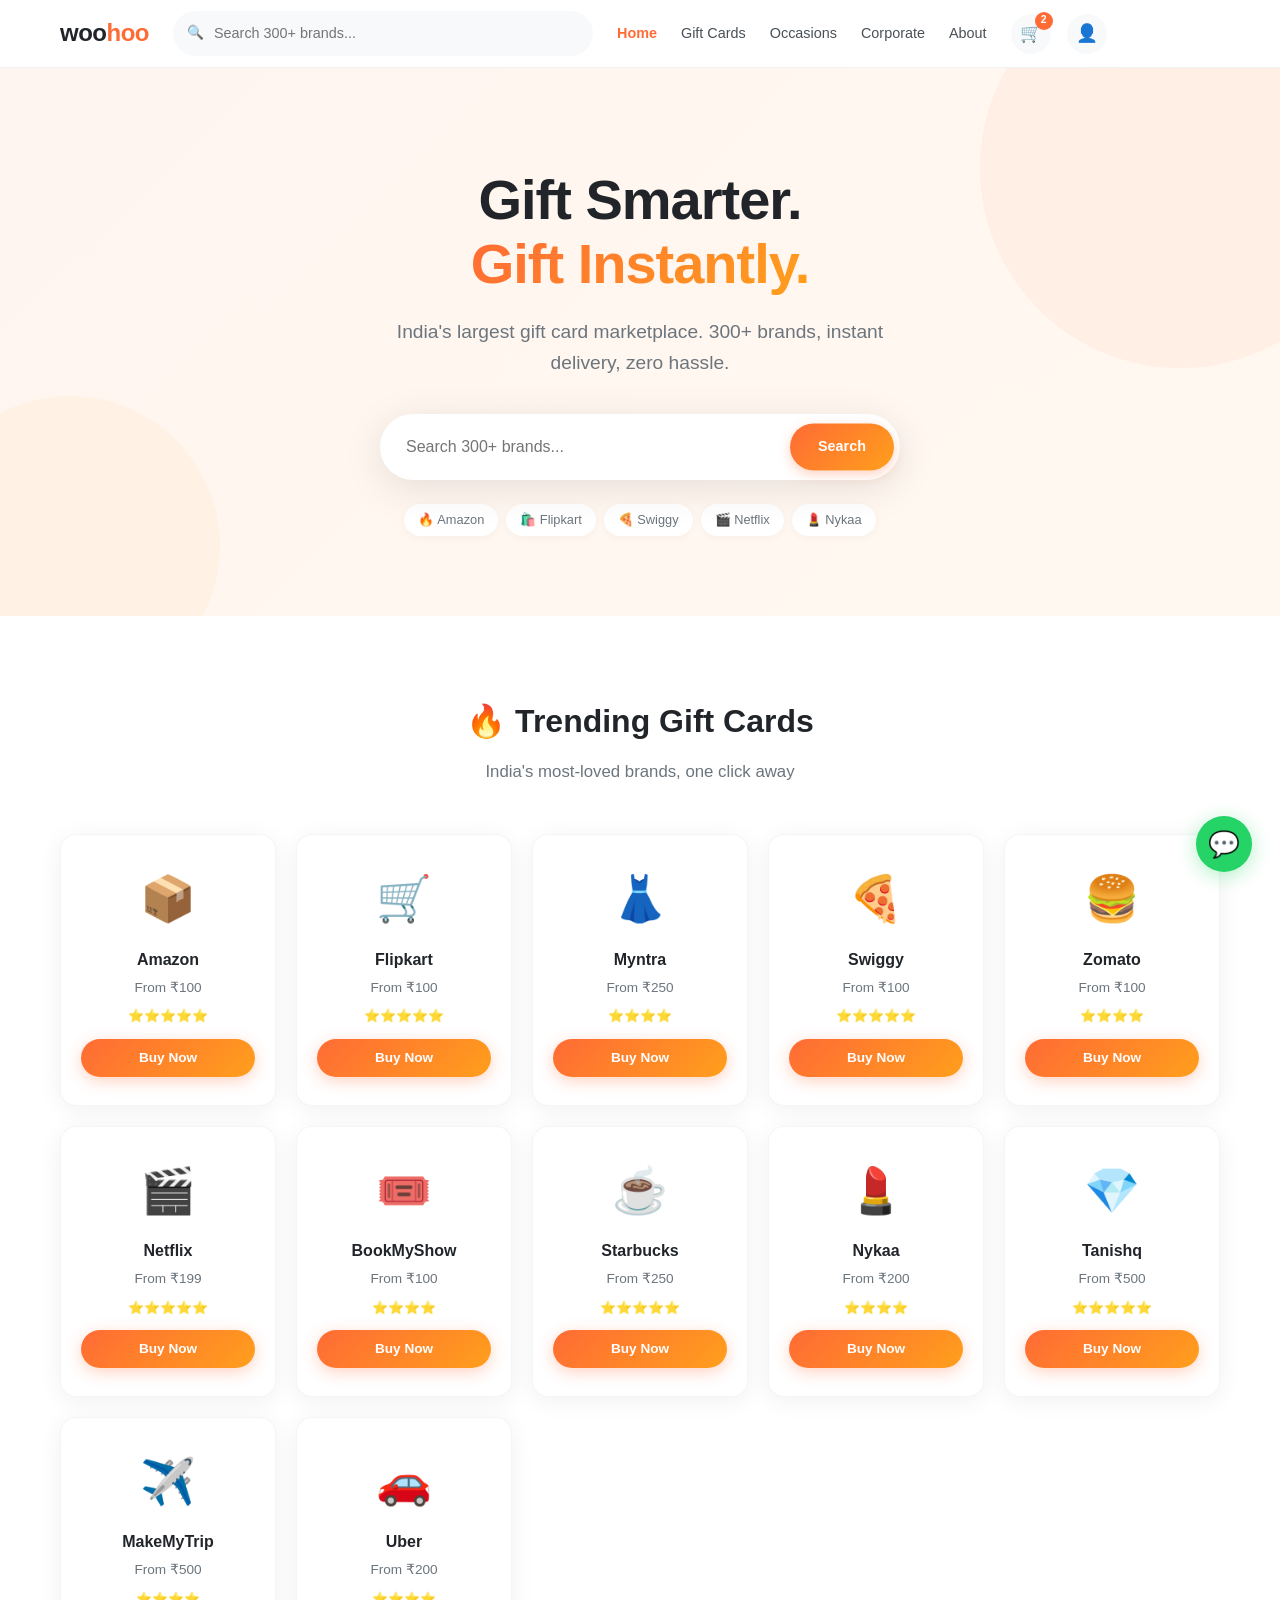
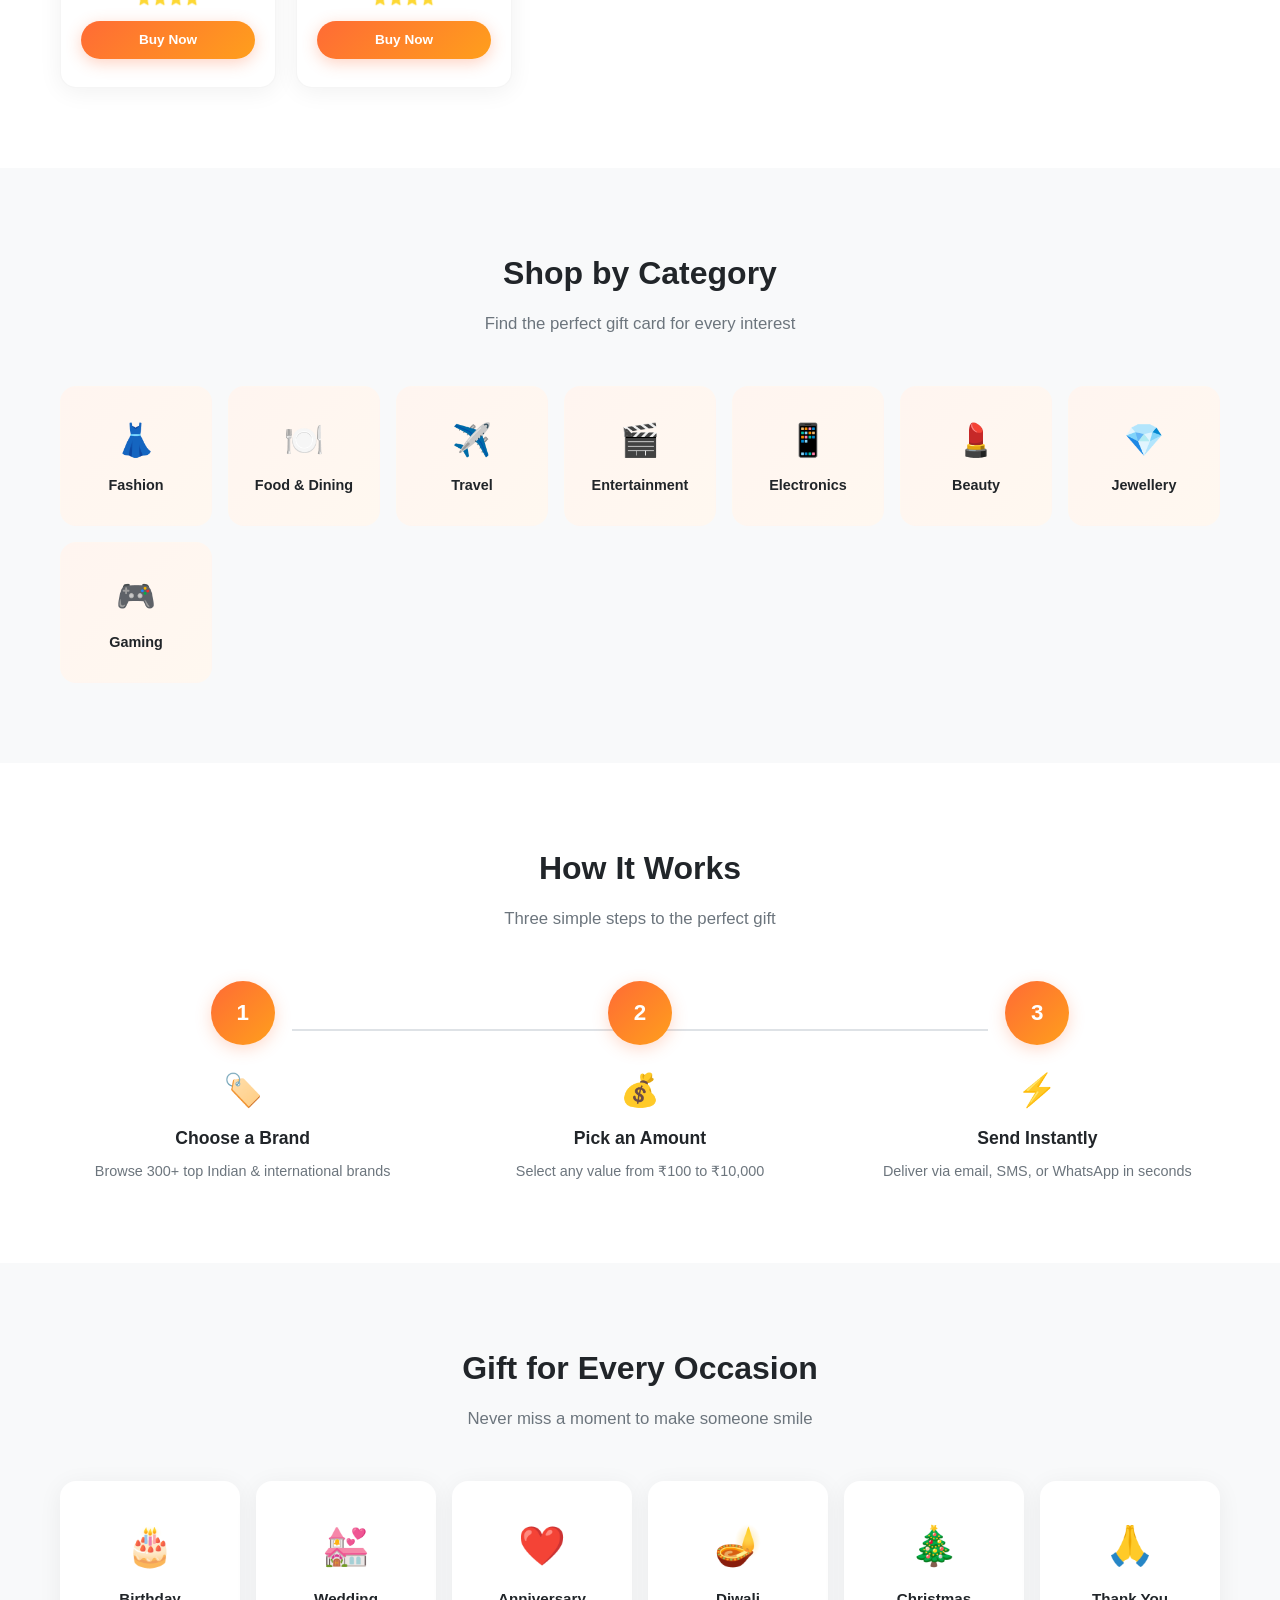
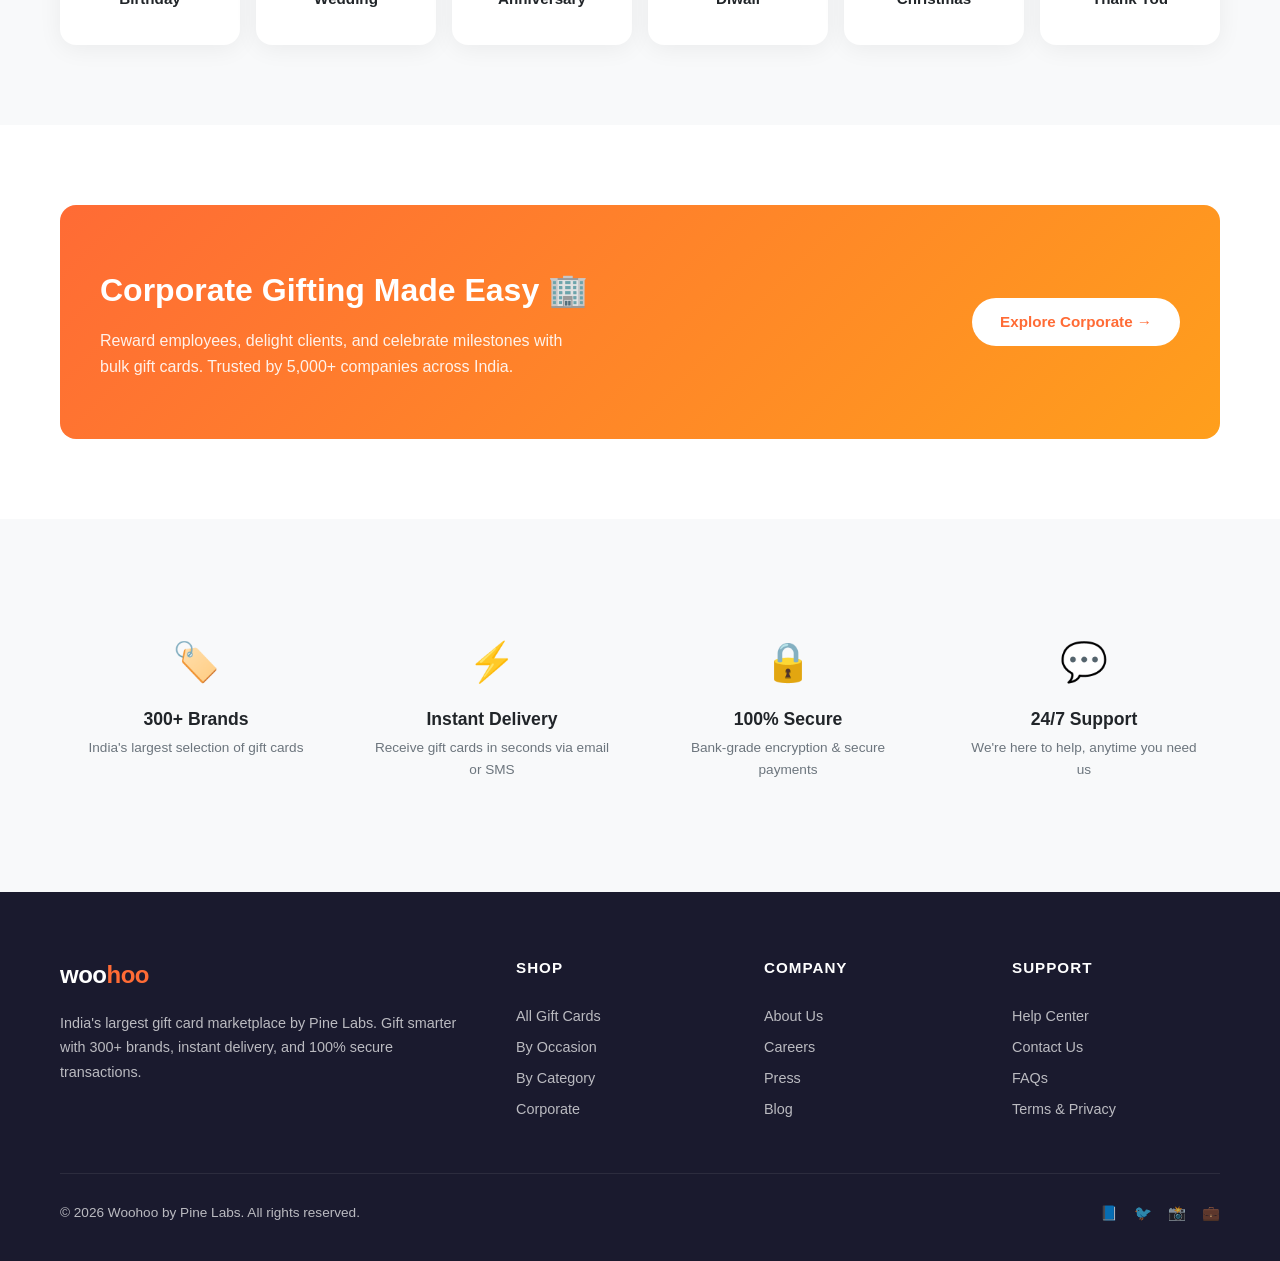
==== index.html @ cdfdff5f "Woohoo.in redesign - 5 pages" ====
<!DOCTYPE html>
<html lang="en">
<head>
  <meta charset="UTF-8">
  <meta name="viewport" content="width=device-width, initial-scale=1.0">
  <title>Woohoo — India's Largest Gift Card Marketplace</title>
  <link rel="stylesheet" href="style.css">
</head>
<body>

<!-- ═══ NAVBAR ═══ -->
<nav class="navbar">
  <div class="nav-inner">
    <a href="index.html" class="nav-logo">woo<span>hoo</span></a>
    <div class="nav-search">
      <input type="text" placeholder="Search 300+ brands...">
    </div>
    <div class="nav-links">
      <a href="index.html" class="active">Home</a>
      <a href="gift-cards.html">Gift Cards</a>
      <a href="occasions.html">Occasions</a>
      <a href="corporate.html">Corporate</a>
      <a href="about.html">About</a>
    </div>
    <div class="nav-icons">
      <a href="#" class="nav-icon">🛒<span class="badge">2</span></a>
      <a href="#" class="nav-icon">👤</a>
    </div>
    <button class="hamburger" aria-label="Menu">
      <span></span><span></span><span></span>
    </button>
  </div>
</nav>

<!-- Mobile Menu -->
<div class="mobile-menu">
  <a href="index.html">Home</a>
  <a href="gift-cards.html">Gift Cards</a>
  <a href="occasions.html">Occasions</a>
  <a href="corporate.html">Corporate</a>
  <a href="about.html">About</a>
</div>

<!-- ═══ HERO ═══ -->
<section class="hero">
  <div class="container hero-content">
    <h1>Gift Smarter.<br><span class="gradient-text">Gift Instantly.</span></h1>
    <p>India's largest gift card marketplace. 300+ brands, instant delivery, zero hassle.</p>
    <div class="hero-search">
      <input type="text" placeholder="Search 300+ brands...">
      <button>Search</button>
    </div>
    <div class="hero-tags">
      <span>🔥 Amazon</span>
      <span>🛍️ Flipkart</span>
      <span>🍕 Swiggy</span>
      <span>🎬 Netflix</span>
      <span>💄 Nykaa</span>
    </div>
  </div>
</section>

<!-- ═══ TRENDING GIFT CARDS ═══ -->
<section class="section">
  <div class="container">
    <h2 class="section-title">🔥 Trending Gift Cards</h2>
    <p class="section-subtitle">India's most-loved brands, one click away</p>
    <div class="card-grid">
      <div class="card">
        <span class="card-emoji">📦</span>
        <div class="card-name">Amazon</div>
        <div class="card-price">From ₹100</div>
        <div class="card-stars">⭐⭐⭐⭐⭐</div>
        <a href="gift-cards.html" class="btn btn-primary btn-sm">Buy Now</a>
      </div>
      <div class="card">
        <span class="card-emoji">🛒</span>
        <div class="card-name">Flipkart</div>
        <div class="card-price">From ₹100</div>
        <div class="card-stars">⭐⭐⭐⭐⭐</div>
        <a href="gift-cards.html" class="btn btn-primary btn-sm">Buy Now</a>
      </div>
      <div class="card">
        <span class="card-emoji">👗</span>
        <div class="card-name">Myntra</div>
        <div class="card-price">From ₹250</div>
        <div class="card-stars">⭐⭐⭐⭐</div>
        <a href="gift-cards.html" class="btn btn-primary btn-sm">Buy Now</a>
      </div>
      <div class="card">
        <span class="card-emoji">🍕</span>
        <div class="card-name">Swiggy</div>
        <div class="card-price">From ₹100</div>
        <div class="card-stars">⭐⭐⭐⭐⭐</div>
        <a href="gift-cards.html" class="btn btn-primary btn-sm">Buy Now</a>
      </div>
      <div class="card">
        <span class="card-emoji">🍔</span>
        <div class="card-name">Zomato</div>
        <div class="card-price">From ₹100</div>
        <div class="card-stars">⭐⭐⭐⭐</div>
        <a href="gift-cards.html" class="btn btn-primary btn-sm">Buy Now</a>
      </div>
      <div class="card">
        <span class="card-emoji">🎬</span>
        <div class="card-name">Netflix</div>
        <div class="card-price">From ₹199</div>
        <div class="card-stars">⭐⭐⭐⭐⭐</div>
        <a href="gift-cards.html" class="btn btn-primary btn-sm">Buy Now</a>
      </div>
      <div class="card">
        <span class="card-emoji">🎟️</span>
        <div class="card-name">BookMyShow</div>
        <div class="card-price">From ₹100</div>
        <div class="card-stars">⭐⭐⭐⭐</div>
        <a href="gift-cards.html" class="btn btn-primary btn-sm">Buy Now</a>
      </div>
      <div class="card">
        <span class="card-emoji">☕</span>
        <div class="card-name">Starbucks</div>
        <div class="card-price">From ₹250</div>
        <div class="card-stars">⭐⭐⭐⭐⭐</div>
        <a href="gift-cards.html" class="btn btn-primary btn-sm">Buy Now</a>
      </div>
      <div class="card">
        <span class="card-emoji">💄</span>
        <div class="card-name">Nykaa</div>
        <div class="card-price">From ₹200</div>
        <div class="card-stars">⭐⭐⭐⭐</div>
        <a href="gift-cards.html" class="btn btn-primary btn-sm">Buy Now</a>
      </div>
      <div class="card">
        <span class="card-emoji">💎</span>
        <div class="card-name">Tanishq</div>
        <div class="card-price">From ₹500</div>
        <div class="card-stars">⭐⭐⭐⭐⭐</div>
        <a href="gift-cards.html" class="btn btn-primary btn-sm">Buy Now</a>
      </div>
      <div class="card">
        <span class="card-emoji">✈️</span>
        <div class="card-name">MakeMyTrip</div>
        <div class="card-price">From ₹500</div>
        <div class="card-stars">⭐⭐⭐⭐</div>
        <a href="gift-cards.html" class="btn btn-primary btn-sm">Buy Now</a>
      </div>
      <div class="card">
        <span class="card-emoji">🚗</span>
        <div class="card-name">Uber</div>
        <div class="card-price">From ₹200</div>
        <div class="card-stars">⭐⭐⭐⭐</div>
        <a href="gift-cards.html" class="btn btn-primary btn-sm">Buy Now</a>
      </div>
    </div>
  </div>
</section>

<!-- ═══ CATEGORIES ═══ -->
<section class="section" style="background:var(--gray-100);">
  <div class="container">
    <h2 class="section-title">Shop by Category</h2>
    <p class="section-subtitle">Find the perfect gift card for every interest</p>
    <div class="cat-grid">
      <a href="gift-cards.html" class="cat-card"><span class="cat-emoji">👗</span><div class="cat-name">Fashion</div></a>
      <a href="gift-cards.html" class="cat-card"><span class="cat-emoji">🍽️</span><div class="cat-name">Food & Dining</div></a>
      <a href="gift-cards.html" class="cat-card"><span class="cat-emoji">✈️</span><div class="cat-name">Travel</div></a>
      <a href="gift-cards.html" class="cat-card"><span class="cat-emoji">🎬</span><div class="cat-name">Entertainment</div></a>
      <a href="gift-cards.html" class="cat-card"><span class="cat-emoji">📱</span><div class="cat-name">Electronics</div></a>
      <a href="gift-cards.html" class="cat-card"><span class="cat-emoji">💄</span><div class="cat-name">Beauty</div></a>
      <a href="gift-cards.html" class="cat-card"><span class="cat-emoji">💎</span><div class="cat-name">Jewellery</div></a>
      <a href="gift-cards.html" class="cat-card"><span class="cat-emoji">🎮</span><div class="cat-name">Gaming</div></a>
    </div>
  </div>
</section>

<!-- ═══ HOW IT WORKS ═══ -->
<section class="section">
  <div class="container">
    <h2 class="section-title">How It Works</h2>
    <p class="section-subtitle">Three simple steps to the perfect gift</p>
    <div class="steps">
      <div class="step">
        <div class="step-num">1</div>
        <span class="step-emoji">🏷️</span>
        <h3>Choose a Brand</h3>
        <p>Browse 300+ top Indian & international brands</p>
      </div>
      <div class="step">
        <div class="step-num">2</div>
        <span class="step-emoji">💰</span>
        <h3>Pick an Amount</h3>
        <p>Select any value from ₹100 to ₹10,000</p>
      </div>
      <div class="step">
        <div class="step-num">3</div>
        <span class="step-emoji">⚡</span>
        <h3>Send Instantly</h3>
        <p>Deliver via email, SMS, or WhatsApp in seconds</p>
      </div>
    </div>
  </div>
</section>

<!-- ═══ OCCASIONS ═══ -->
<section class="section" style="background:var(--gray-100);">
  <div class="container">
    <h2 class="section-title">Gift for Every Occasion</h2>
    <p class="section-subtitle">Never miss a moment to make someone smile</p>
    <div class="occasion-grid">
      <a href="occasions.html" class="occasion-card"><span class="occ-emoji">🎂</span><div class="occ-name">Birthday</div></a>
      <a href="occasions.html" class="occasion-card"><span class="occ-emoji">💒</span><div class="occ-name">Wedding</div></a>
      <a href="occasions.html" class="occasion-card"><span class="occ-emoji">❤️</span><div class="occ-name">Anniversary</div></a>
      <a href="occasions.html" class="occasion-card"><span class="occ-emoji">🪔</span><div class="occ-name">Diwali</div></a>
      <a href="occasions.html" class="occasion-card"><span class="occ-emoji">🎄</span><div class="occ-name">Christmas</div></a>
      <a href="occasions.html" class="occasion-card"><span class="occ-emoji">🙏</span><div class="occ-name">Thank You</div></a>
    </div>
  </div>
</section>

<!-- ═══ CORPORATE CTA ═══ -->
<section class="section">
  <div class="container">
    <div class="cta-banner">
      <div>
        <h2>Corporate Gifting Made Easy 🏢</h2>
        <p>Reward employees, delight clients, and celebrate milestones with bulk gift cards. Trusted by 5,000+ companies across India.</p>
      </div>
      <a href="corporate.html" class="btn">Explore Corporate →</a>
    </div>
  </div>
</section>

<!-- ═══ TRUST BADGES ═══ -->
<section class="section" style="background:var(--gray-100);">
  <div class="container">
    <div class="trust-grid">
      <div class="trust-item">
        <span class="trust-emoji">🏷️</span>
        <h4>300+ Brands</h4>
        <p>India's largest selection of gift cards</p>
      </div>
      <div class="trust-item">
        <span class="trust-emoji">⚡</span>
        <h4>Instant Delivery</h4>
        <p>Receive gift cards in seconds via email or SMS</p>
      </div>
      <div class="trust-item">
        <span class="trust-emoji">🔒</span>
        <h4>100% Secure</h4>
        <p>Bank-grade encryption & secure payments</p>
      </div>
      <div class="trust-item">
        <span class="trust-emoji">💬</span>
        <h4>24/7 Support</h4>
        <p>We're here to help, anytime you need us</p>
      </div>
    </div>
  </div>
</section>

<!-- ═══ FOOTER ═══ -->
<footer class="footer">
  <div class="container">
    <div class="footer-grid">
      <div class="footer-brand">
        <div class="nav-logo">woo<span>hoo</span></div>
        <p>India's largest gift card marketplace by Pine Labs. Gift smarter with 300+ brands, instant delivery, and 100% secure transactions.</p>
      </div>
      <div>
        <h4>Shop</h4>
        <a href="gift-cards.html">All Gift Cards</a>
        <a href="occasions.html">By Occasion</a>
        <a href="gift-cards.html">By Category</a>
        <a href="corporate.html">Corporate</a>
      </div>
      <div>
        <h4>Company</h4>
        <a href="about.html">About Us</a>
        <a href="#">Careers</a>
        <a href="#">Press</a>
        <a href="#">Blog</a>
      </div>
      <div>
        <h4>Support</h4>
        <a href="#">Help Center</a>
        <a href="#">Contact Us</a>
        <a href="#">FAQs</a>
        <a href="#">Terms & Privacy</a>
      </div>
    </div>
    <div class="footer-bottom">
      <span>© 2026 Woohoo by Pine Labs. All rights reserved.</span>
      <div class="footer-social">
        <a href="#">📘</a>
        <a href="#">🐦</a>
        <a href="#">📸</a>
        <a href="#">💼</a>
      </div>
    </div>
  </div>
</footer>

<!-- WhatsApp Float -->
<a href="https://wa.me/919876543210" target="_blank" class="whatsapp-float">💬</a>

<script src="app.js"></script>
</body>
</html>
---- style.css ----
/* ===== WOOHOO.IN REDESIGN — style.css ===== */

/* ---------- Reset & Base ---------- */
*, *::before, *::after { box-sizing: border-box; margin: 0; padding: 0; }

:root {
  --coral: #FF6B35;
  --orange: #FF9F1C;
  --gradient: linear-gradient(135deg, #FF6B35, #FF9F1C);
  --gradient-soft: linear-gradient(135deg, #FFF5F0, #FFF8F0);
  --dark: #1A1A2E;
  --gray-900: #212529;
  --gray-700: #495057;
  --gray-500: #6C757D;
  --gray-300: #DEE2E6;
  --gray-100: #F8F9FA;
  --white: #FFFFFF;
  --green: #2ECC71;
  --radius: 16px;
  --radius-sm: 10px;
  --shadow: 0 4px 24px rgba(0,0,0,0.06);
  --shadow-lg: 0 8px 40px rgba(0,0,0,0.10);
  --shadow-glass: 0 8px 32px rgba(255,107,53,0.10);
  --font: -apple-system, BlinkMacSystemFont, "Segoe UI", Roboto, Helvetica, Arial, sans-serif;
  --max-w: 1200px;
  --nav-h: 68px;
  --transition: 0.25s cubic-bezier(.4,0,.2,1);
}

html { scroll-behavior: smooth; }
body {
  font-family: var(--font);
  color: var(--gray-900);
  background: var(--white);
  line-height: 1.6;
  -webkit-font-smoothing: antialiased;
}
a { text-decoration: none; color: inherit; }
ul { list-style: none; }
img { max-width: 100%; display: block; }
button, input, select, textarea { font: inherit; border: none; outline: none; }
button { cursor: pointer; }

/* ---------- Utility ---------- */
.container { max-width: var(--max-w); margin: 0 auto; padding: 0 20px; }
.section { padding: 80px 0; }
.section-title {
  font-size: 2rem;
  font-weight: 800;
  text-align: center;
  margin-bottom: 12px;
}
.section-subtitle {
  text-align: center;
  color: var(--gray-500);
  margin-bottom: 48px;
  font-size: 1.05rem;
}
.gradient-text {
  background: var(--gradient);
  -webkit-background-clip: text;
  -webkit-text-fill-color: transparent;
  background-clip: text;
}
.btn {
  display: inline-flex;
  align-items: center;
  gap: 8px;
  padding: 12px 28px;
  border-radius: 50px;
  font-weight: 600;
  font-size: 0.95rem;
  transition: var(--transition);
}
.btn-primary {
  background: var(--gradient);
  color: var(--white);
  box-shadow: 0 4px 16px rgba(255,107,53,0.3);
}
.btn-primary:hover {
  transform: translateY(-2px);
  box-shadow: 0 6px 24px rgba(255,107,53,0.4);
}
.btn-outline {
  border: 2px solid var(--coral);
  color: var(--coral);
  background: transparent;
}
.btn-outline:hover {
  background: var(--gradient);
  color: var(--white);
  border-color: transparent;
}
.btn-sm { padding: 8px 20px; font-size: 0.85rem; }

/* ---------- Navbar ---------- */
.navbar {
  position: sticky;
  top: 0;
  z-index: 1000;
  background: rgba(255,255,255,0.92);
  backdrop-filter: blur(16px);
  -webkit-backdrop-filter: blur(16px);
  border-bottom: 1px solid rgba(0,0,0,0.05);
  height: var(--nav-h);
}
.nav-inner {
  max-width: var(--max-w);
  margin: 0 auto;
  padding: 0 20px;
  display: flex;
  align-items: center;
  height: 100%;
  gap: 24px;
}
.nav-logo {
  font-size: 1.5rem;
  font-weight: 900;
  letter-spacing: -0.5px;
  flex-shrink: 0;
}
.nav-logo span { color: var(--coral); }
.nav-search {
  flex: 1;
  max-width: 420px;
  position: relative;
}
.nav-search input {
  width: 100%;
  padding: 10px 16px 10px 40px;
  border-radius: 50px;
  background: var(--gray-100);
  border: 1px solid transparent;
  transition: var(--transition);
  font-size: 0.9rem;
}
.nav-search input:focus {
  border-color: var(--coral);
  background: var(--white);
  box-shadow: 0 0 0 3px rgba(255,107,53,0.1);
}
.nav-search::before {
  content: "🔍";
  position: absolute;
  left: 14px;
  top: 50%;
  transform: translateY(-50%);
  font-size: 0.85rem;
}
.nav-links {
  display: flex;
  align-items: center;
  gap: 24px;
}
.nav-links a {
  font-size: 0.9rem;
  font-weight: 500;
  color: var(--gray-700);
  transition: var(--transition);
  white-space: nowrap;
}
.nav-links a:hover { color: var(--coral); }
.nav-links a.active { color: var(--coral); font-weight: 600; }
.nav-icons {
  display: flex;
  align-items: center;
  gap: 16px;
  flex-shrink: 0;
}
.nav-icon {
  width: 40px;
  height: 40px;
  display: flex;
  align-items: center;
  justify-content: center;
  border-radius: 50%;
  background: var(--gray-100);
  font-size: 1.1rem;
  transition: var(--transition);
  position: relative;
}
.nav-icon:hover { background: #FFF0E8; }
.nav-icon .badge {
  position: absolute;
  top: -2px; right: -2px;
  width: 18px; height: 18px;
  border-radius: 50%;
  background: var(--coral);
  color: var(--white);
  font-size: 0.65rem;
  font-weight: 700;
  display: flex; align-items: center; justify-content: center;
}
.hamburger {
  display: none;
  flex-direction: column;
  gap: 5px;
  background: none;
  padding: 8px;
}
.hamburger span {
  width: 22px;
  height: 2px;
  background: var(--gray-900);
  border-radius: 2px;
  transition: var(--transition);
}
.mobile-menu {
  display: none;
  position: fixed;
  top: var(--nav-h);
  left: 0; right: 0; bottom: 0;
  background: var(--white);
  z-index: 999;
  padding: 24px;
  flex-direction: column;
  gap: 8px;
}
.mobile-menu.open { display: flex; }
.mobile-menu a {
  padding: 14px 0;
  font-size: 1.1rem;
  font-weight: 500;
  border-bottom: 1px solid var(--gray-100);
}

/* ---------- Hero ---------- */
.hero {
  padding: 100px 0 80px;
  text-align: center;
  background: var(--gradient-soft);
  position: relative;
  overflow: hidden;
}
.hero::before {
  content: "";
  position: absolute;
  width: 400px; height: 400px;
  border-radius: 50%;
  background: rgba(255,107,53,0.06);
  top: -100px; right: -100px;
}
.hero::after {
  content: "";
  position: absolute;
  width: 300px; height: 300px;
  border-radius: 50%;
  background: rgba(255,159,28,0.05);
  bottom: -80px; left: -80px;
}
.hero-content { position: relative; z-index: 1; }
.hero h1 {
  font-size: 3.5rem;
  font-weight: 900;
  line-height: 1.15;
  margin-bottom: 20px;
  letter-spacing: -1px;
}
.hero p {
  font-size: 1.2rem;
  color: var(--gray-500);
  max-width: 560px;
  margin: 0 auto 36px;
}
.hero-search {
  max-width: 520px;
  margin: 0 auto;
  position: relative;
}
.hero-search input {
  width: 100%;
  padding: 18px 140px 18px 24px;
  border-radius: 60px;
  background: var(--white);
  box-shadow: var(--shadow-lg);
  font-size: 1rem;
  border: 2px solid transparent;
  transition: var(--transition);
}
.hero-search input:focus {
  border-color: var(--coral);
}
.hero-search button {
  position: absolute;
  right: 6px;
  top: 50%;
  transform: translateY(-50%);
  padding: 12px 28px;
  border-radius: 50px;
  background: var(--gradient);
  color: var(--white);
  font-weight: 600;
  font-size: 0.9rem;
  box-shadow: 0 4px 12px rgba(255,107,53,0.3);
  transition: var(--transition);
}
.hero-search button:hover { box-shadow: 0 6px 20px rgba(255,107,53,0.4); }
.hero-tags {
  display: flex;
  flex-wrap: wrap;
  gap: 8px;
  justify-content: center;
  margin-top: 24px;
}
.hero-tags span {
  padding: 6px 14px;
  border-radius: 50px;
  background: var(--white);
  font-size: 0.8rem;
  color: var(--gray-500);
  box-shadow: 0 2px 8px rgba(0,0,0,0.04);
}

/* ---------- Card Grid ---------- */
.card-grid {
  display: grid;
  grid-template-columns: repeat(auto-fill, minmax(200px, 1fr));
  gap: 20px;
}
.card {
  background: var(--white);
  border-radius: var(--radius);
  padding: 28px 20px;
  text-align: center;
  box-shadow: var(--shadow);
  transition: var(--transition);
  border: 1px solid rgba(0,0,0,0.04);
  cursor: pointer;
}
.card:hover {
  transform: translateY(-6px);
  box-shadow: var(--shadow-glass);
}
.card-emoji {
  font-size: 2.8rem;
  margin-bottom: 12px;
  display: block;
}
.card-name {
  font-weight: 700;
  font-size: 1rem;
  margin-bottom: 4px;
}
.card-price {
  font-size: 0.85rem;
  color: var(--gray-500);
  margin-bottom: 8px;
}
.card-stars {
  color: #FFB800;
  font-size: 0.8rem;
  margin-bottom: 12px;
}
.card .btn { width: 100%; justify-content: center; }

/* ---------- Categories ---------- */
.cat-grid {
  display: grid;
  grid-template-columns: repeat(auto-fill, minmax(140px, 1fr));
  gap: 16px;
}
.cat-card {
  background: var(--gradient-soft);
  border-radius: var(--radius);
  padding: 28px 16px;
  text-align: center;
  transition: var(--transition);
  cursor: pointer;
  border: 1px solid transparent;
}
.cat-card:hover {
  border-color: var(--coral);
  transform: translateY(-4px);
  box-shadow: var(--shadow-glass);
}
.cat-card .cat-emoji { font-size: 2rem; margin-bottom: 8px; display: block; }
.cat-card .cat-name { font-weight: 600; font-size: 0.9rem; }

/* ---------- How It Works ---------- */
.steps {
  display: grid;
  grid-template-columns: repeat(3, 1fr);
  gap: 32px;
  position: relative;
}
.steps::before {
  content: "";
  position: absolute;
  top: 48px;
  left: 20%;
  right: 20%;
  height: 2px;
  background: var(--gray-300);
}
.step {
  text-align: center;
  position: relative;
  z-index: 1;
}
.step-num {
  width: 64px; height: 64px;
  border-radius: 50%;
  background: var(--gradient);
  color: var(--white);
  font-size: 1.4rem;
  font-weight: 800;
  display: flex; align-items: center; justify-content: center;
  margin: 0 auto 20px;
  box-shadow: 0 4px 16px rgba(255,107,53,0.25);
}
.step-emoji { font-size: 2rem; margin-bottom: 8px; display: block; }
.step h3 { font-size: 1.1rem; margin-bottom: 8px; }
.step p { color: var(--gray-500); font-size: 0.9rem; }

/* ---------- Occasions ---------- */
.occasion-grid {
  display: grid;
  grid-template-columns: repeat(auto-fill, minmax(170px, 1fr));
  gap: 16px;
}
.occasion-card {
  background: var(--white);
  border-radius: var(--radius);
  padding: 32px 16px;
  text-align: center;
  box-shadow: var(--shadow);
  transition: var(--transition);
  cursor: pointer;
  border: 2px solid transparent;
}
.occasion-card:hover {
  border-color: var(--coral);
  transform: translateY(-4px);
}
.occasion-card .occ-emoji { font-size: 2.4rem; margin-bottom: 10px; display: block; }
.occasion-card .occ-name { font-weight: 700; font-size: 0.95rem; }

/* ---------- CTA Banner ---------- */
.cta-banner {
  background: var(--gradient);
  border-radius: var(--radius);
  padding: 60px 40px;
  display: flex;
  align-items: center;
  justify-content: space-between;
  gap: 32px;
  color: var(--white);
}
.cta-banner h2 { font-size: 2rem; font-weight: 800; margin-bottom: 12px; }
.cta-banner p { opacity: 0.9; max-width: 480px; }
.cta-banner .btn {
  background: var(--white);
  color: var(--coral);
  flex-shrink: 0;
}
.cta-banner .btn:hover { box-shadow: 0 6px 24px rgba(0,0,0,0.15); }

/* ---------- Trust Badges ---------- */
.trust-grid {
  display: grid;
  grid-template-columns: repeat(4, 1fr);
  gap: 24px;
}
.trust-item {
  text-align: center;
  padding: 32px 16px;
}
.trust-item .trust-emoji { font-size: 2.4rem; margin-bottom: 12px; display: block; }
.trust-item h4 { font-size: 1.1rem; margin-bottom: 4px; }
.trust-item p { color: var(--gray-500); font-size: 0.85rem; }

/* ---------- Footer ---------- */
.footer {
  background: var(--dark);
  color: rgba(255,255,255,0.7);
  padding: 64px 0 32px;
}
.footer-grid {
  display: grid;
  grid-template-columns: 2fr 1fr 1fr 1fr;
  gap: 40px;
  margin-bottom: 48px;
}
.footer-brand .nav-logo { color: var(--white); margin-bottom: 16px; }
.footer-brand p { font-size: 0.9rem; line-height: 1.7; }
.footer h4 {
  color: var(--white);
  font-size: 0.95rem;
  margin-bottom: 20px;
  text-transform: uppercase;
  letter-spacing: 1px;
}
.footer a {
  display: block;
  padding: 4px 0;
  font-size: 0.9rem;
  transition: var(--transition);
}
.footer a:hover { color: var(--coral); }
.footer-bottom {
  border-top: 1px solid rgba(255,255,255,0.08);
  padding-top: 24px;
  display: flex;
  justify-content: space-between;
  align-items: center;
  font-size: 0.85rem;
}
.footer-social { display: flex; gap: 16px; font-size: 1.2rem; }

/* ---------- WhatsApp Float ---------- */
.whatsapp-float {
  position: fixed;
  bottom: 28px;
  right: 28px;
  width: 56px;
  height: 56px;
  border-radius: 50%;
  background: #25D366;
  color: var(--white);
  display: flex;
  align-items: center;
  justify-content: center;
  font-size: 1.6rem;
  box-shadow: 0 4px 20px rgba(37,211,102,0.35);
  z-index: 900;
  transition: var(--transition);
}
.whatsapp-float:hover { transform: scale(1.1); }

/* ---------- Browse Page ---------- */
.browse-layout {
  display: grid;
  grid-template-columns: 260px 1fr;
  gap: 32px;
  padding-top: 32px;
}
.filter-sidebar {
  position: sticky;
  top: calc(var(--nav-h) + 20px);
  align-self: start;
}
.filter-group { margin-bottom: 28px; }
.filter-group h4 {
  font-size: 0.9rem;
  font-weight: 700;
  text-transform: uppercase;
  letter-spacing: 0.5px;
  margin-bottom: 12px;
  color: var(--gray-700);
}
.filter-group label {
  display: flex;
  align-items: center;
  gap: 8px;
  padding: 6px 0;
  font-size: 0.9rem;
  color: var(--gray-700);
  cursor: pointer;
}
.filter-group input[type="checkbox"] {
  accent-color: var(--coral);
  width: 16px; height: 16px;
}
.filter-group input[type="range"] {
  width: 100%;
  accent-color: var(--coral);
}
.browse-top {
  display: flex;
  justify-content: space-between;
  align-items: center;
  margin-bottom: 24px;
  flex-wrap: wrap;
  gap: 12px;
}
.browse-top h2 { font-size: 1.4rem; font-weight: 800; }
.sort-select {
  padding: 8px 16px;
  border-radius: 8px;
  border: 1px solid var(--gray-300);
  background: var(--white);
  font-size: 0.9rem;
  cursor: pointer;
}
.browse-search {
  width: 100%;
  padding: 12px 16px 12px 40px;
  border-radius: var(--radius-sm);
  background: var(--gray-100);
  border: 1px solid transparent;
  transition: var(--transition);
  margin-bottom: 24px;
  font-size: 0.9rem;
}
.browse-search:focus {
  border-color: var(--coral);
  background: var(--white);
}
.browse-grid {
  display: grid;
  grid-template-columns: repeat(auto-fill, minmax(200px, 1fr));
  gap: 20px;
}

/* ---------- Corporate Page ---------- */
.corp-hero {
  padding: 100px 0 80px;
  text-align: center;
  background: var(--gradient);
  color: var(--white);
  position: relative;
  overflow: hidden;
}
.corp-hero h1 { font-size: 3rem; font-weight: 900; margin-bottom: 16px; }
.corp-hero p { font-size: 1.15rem; opacity: 0.9; max-width: 560px; margin: 0 auto; }
.benefits-grid {
  display: grid;
  grid-template-columns: repeat(auto-fill, minmax(250px, 1fr));
  gap: 24px;
}
.benefit-card {
  background: var(--white);
  border-radius: var(--radius);
  padding: 32px 24px;
  box-shadow: var(--shadow);
  transition: var(--transition);
}
.benefit-card:hover { transform: translateY(-4px); box-shadow: var(--shadow-lg); }
.benefit-card .b-emoji { font-size: 2rem; margin-bottom: 12px; display: block; }
.benefit-card h3 { font-size: 1.1rem; margin-bottom: 8px; }
.benefit-card p { color: var(--gray-500); font-size: 0.9rem; }
.use-cases {
  display: grid;
  grid-template-columns: repeat(auto-fill, minmax(220px, 1fr));
  gap: 20px;
}
.use-case {
  padding: 24px;
  background: var(--gradient-soft);
  border-radius: var(--radius);
  text-align: center;
  transition: var(--transition);
}
.use-case:hover { transform: translateY(-3px); }
.use-case .uc-emoji { font-size: 2rem; margin-bottom: 8px; display: block; }
.use-case h4 { font-size: 1rem; }
.trusted-logos {
  display: flex;
  justify-content: center;
  gap: 48px;
  flex-wrap: wrap;
  align-items: center;
}
.trusted-logo {
  font-size: 1.2rem;
  font-weight: 700;
  color: var(--gray-500);
  padding: 16px 24px;
  background: var(--gray-100);
  border-radius: var(--radius-sm);
}
.demo-form {
  max-width: 560px;
  margin: 0 auto;
  background: var(--white);
  border-radius: var(--radius);
  padding: 40px;
  box-shadow: var(--shadow-lg);
}
.demo-form h3 { text-align: center; margin-bottom: 24px; font-size: 1.4rem; }
.form-group { margin-bottom: 20px; }
.form-group label {
  display: block;
  font-size: 0.85rem;
  font-weight: 600;
  margin-bottom: 6px;
  color: var(--gray-700);
}
.form-group input,
.form-group select,
.form-group textarea {
  width: 100%;
  padding: 12px 16px;
  border: 1px solid var(--gray-300);
  border-radius: var(--radius-sm);
  transition: var(--transition);
  font-size: 0.95rem;
}
.form-group input:focus,
.form-group select:focus,
.form-group textarea:focus {
  border-color: var(--coral);
  box-shadow: 0 0 0 3px rgba(255,107,53,0.1);
}
.demo-form .btn { width: 100%; justify-content: center; margin-top: 8px; }

/* ---------- Occasions Page ---------- */
.occasions-hero {
  padding: 80px 0 40px;
  text-align: center;
  background: var(--gradient-soft);
}
.occasions-hero h1 { font-size: 2.8rem; font-weight: 900; margin-bottom: 12px; }
.occasions-hero p { color: var(--gray-500); font-size: 1.1rem; }
.occ-detail-grid {
  display: grid;
  grid-template-columns: repeat(auto-fill, minmax(240px, 1fr));
  gap: 24px;
}
.occ-detail-card {
  background: var(--white);
  border-radius: var(--radius);
  padding: 40px 24px;
  text-align: center;
  box-shadow: var(--shadow);
  transition: var(--transition);
  border: 2px solid transparent;
}
.occ-detail-card:hover {
  border-color: var(--coral);
  transform: translateY(-6px);
  box-shadow: var(--shadow-glass);
}
.occ-detail-card .occ-big-emoji { font-size: 3.5rem; margin-bottom: 16px; display: block; }
.occ-detail-card h3 { font-size: 1.2rem; margin-bottom: 8px; }
.occ-detail-card p { color: var(--gray-500); font-size: 0.9rem; margin-bottom: 16px; }

/* ---------- About Page ---------- */
.about-hero {
  padding: 100px 0 80px;
  text-align: center;
  background: var(--gradient-soft);
}
.about-hero h1 { font-size: 3rem; font-weight: 900; margin-bottom: 12px; }
.about-hero p { color: var(--gray-500); font-size: 1.15rem; max-width: 640px; margin: 0 auto; }
.stats-grid {
  display: grid;
  grid-template-columns: repeat(4, 1fr);
  gap: 24px;
}
.stat-card {
  text-align: center;
  padding: 40px 16px;
  background: var(--white);
  border-radius: var(--radius);
  box-shadow: var(--shadow);
}
.stat-card .stat-num {
  font-size: 2.5rem;
  font-weight: 900;
  background: var(--gradient);
  -webkit-background-clip: text;
  -webkit-text-fill-color: transparent;
  background-clip: text;
  margin-bottom: 4px;
}
.stat-card p { color: var(--gray-500); font-size: 0.9rem; }
.about-content {
  max-width: 720px;
  margin: 0 auto;
}
.about-content h2 { font-size: 1.6rem; font-weight: 800; margin-bottom: 16px; }
.about-content p {
  color: var(--gray-700);
  margin-bottom: 20px;
  font-size: 1.05rem;
  line-height: 1.8;
}
.values-grid {
  display: grid;
  grid-template-columns: repeat(auto-fill, minmax(250px, 1fr));
  gap: 24px;
}
.value-card {
  padding: 32px 24px;
  background: var(--gradient-soft);
  border-radius: var(--radius);
  text-align: center;
}
.value-card .v-emoji { font-size: 2rem; margin-bottom: 12px; display: block; }
.value-card h3 { font-size: 1.05rem; margin-bottom: 8px; }
.value-card p { color: var(--gray-500); font-size: 0.9rem; }

/* ---------- Page Header (reusable) ---------- */
.page-header {
  padding: 60px 0 40px;
  background: var(--gradient-soft);
  text-align: center;
}
.page-header h1 { font-size: 2.4rem; font-weight: 900; margin-bottom: 8px; }
.page-header p { color: var(--gray-500); font-size: 1rem; }

/* ---------- Responsive ---------- */
@media (max-width: 768px) {
  .hamburger { display: flex; }
  .nav-links { display: none; }
  .nav-search { max-width: 200px; }
  .hero h1 { font-size: 2.2rem; }
  .hero-search input { padding: 14px 120px 14px 20px; }
  .hero-search button { padding: 10px 20px; font-size: 0.8rem; }
  .section { padding: 56px 0; }
  .section-title { font-size: 1.6rem; }
  .steps { grid-template-columns: 1fr; gap: 24px; }
  .steps::before { display: none; }
  .cta-banner { flex-direction: column; text-align: center; padding: 40px 24px; }
  .trust-grid { grid-template-columns: repeat(2, 1fr); }
  .footer-grid { grid-template-columns: 1fr 1fr; }
  .footer-bottom { flex-direction: column; gap: 12px; text-align: center; }
  .browse-layout { grid-template-columns: 1fr; }
  .filter-sidebar { position: static; }
  .stats-grid { grid-template-columns: repeat(2, 1fr); }
  .corp-hero h1 { font-size: 2rem; }
  .occasions-hero h1 { font-size: 2rem; }
  .about-hero h1 { font-size: 2rem; }
}

@media (max-width: 480px) {
  .hero h1 { font-size: 1.8rem; }
  .cat-grid { grid-template-columns: repeat(2, 1fr); }
  .card-grid { grid-template-columns: repeat(2, 1fr); }
  .browse-grid { grid-template-columns: repeat(2, 1fr); }
  .occasion-grid { grid-template-columns: repeat(2, 1fr); }
  .nav-search { display: none; }
  .nav-icons { gap: 10px; }
}
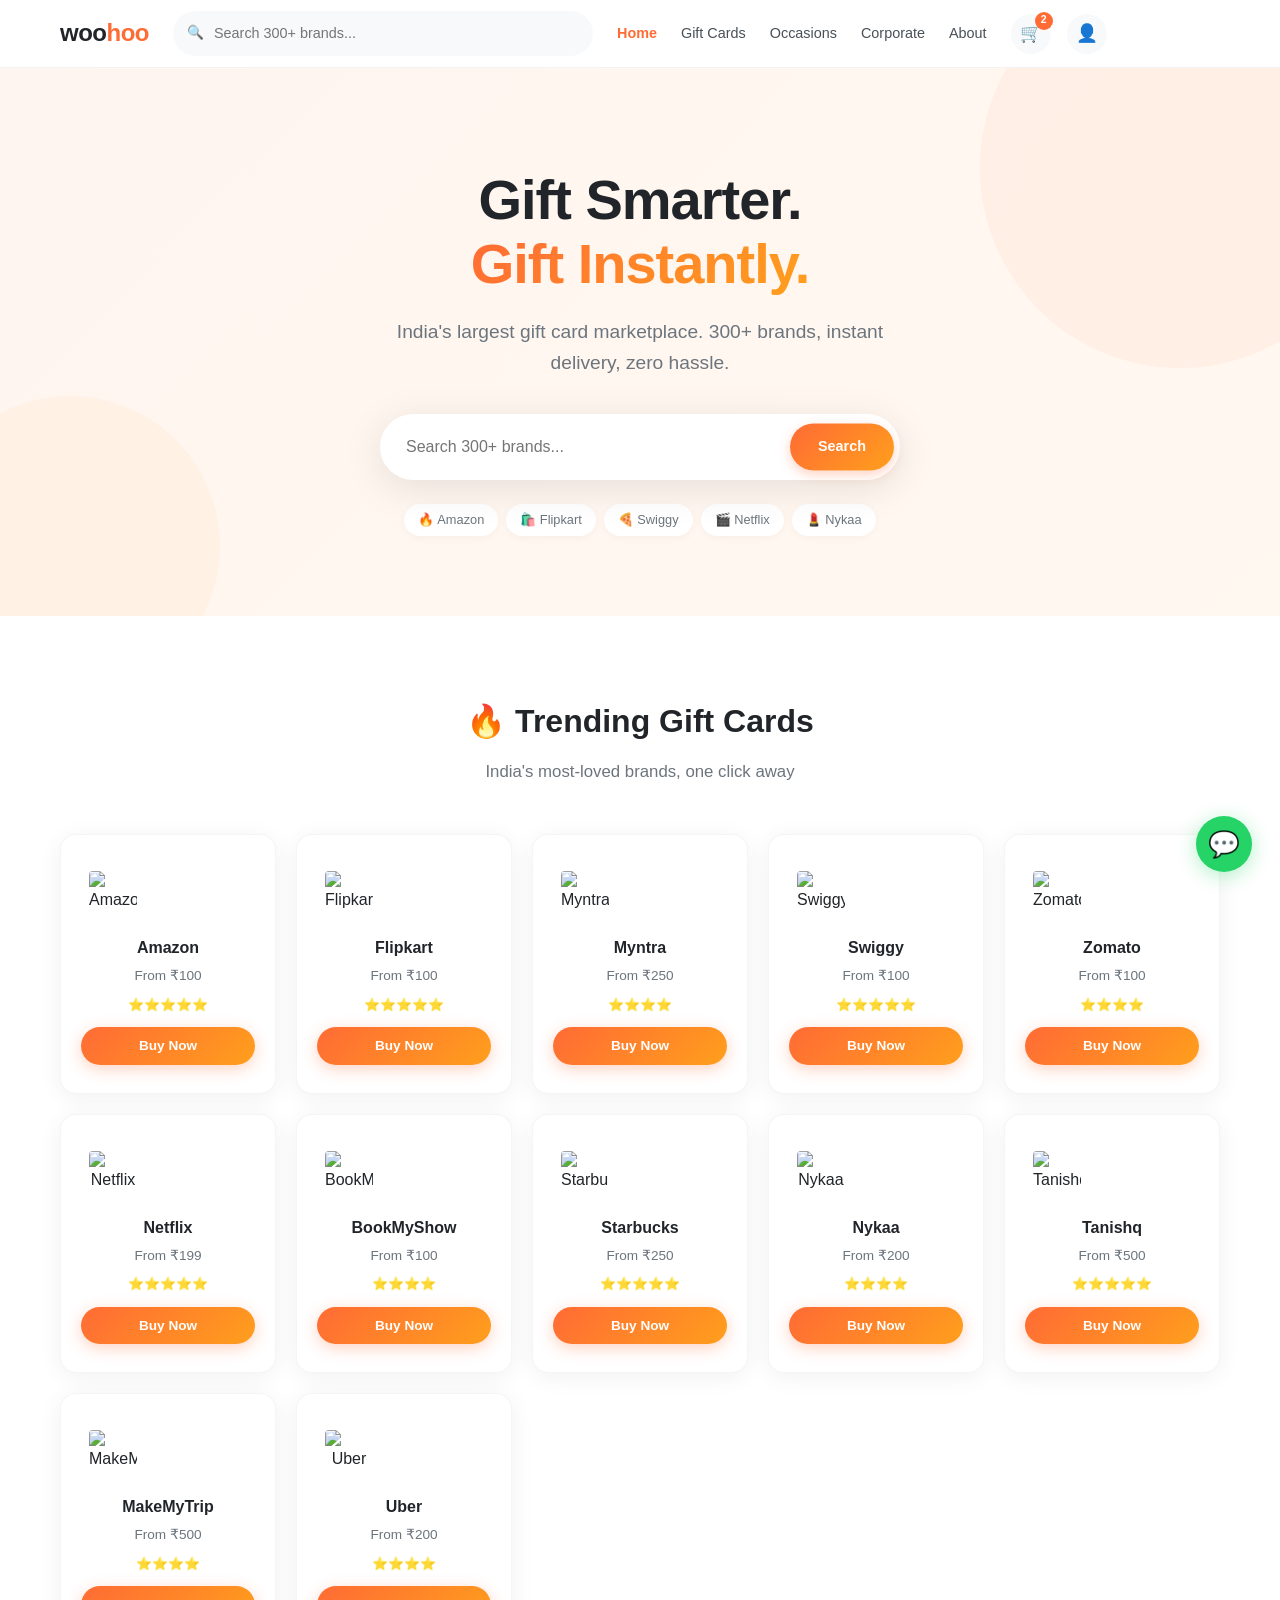
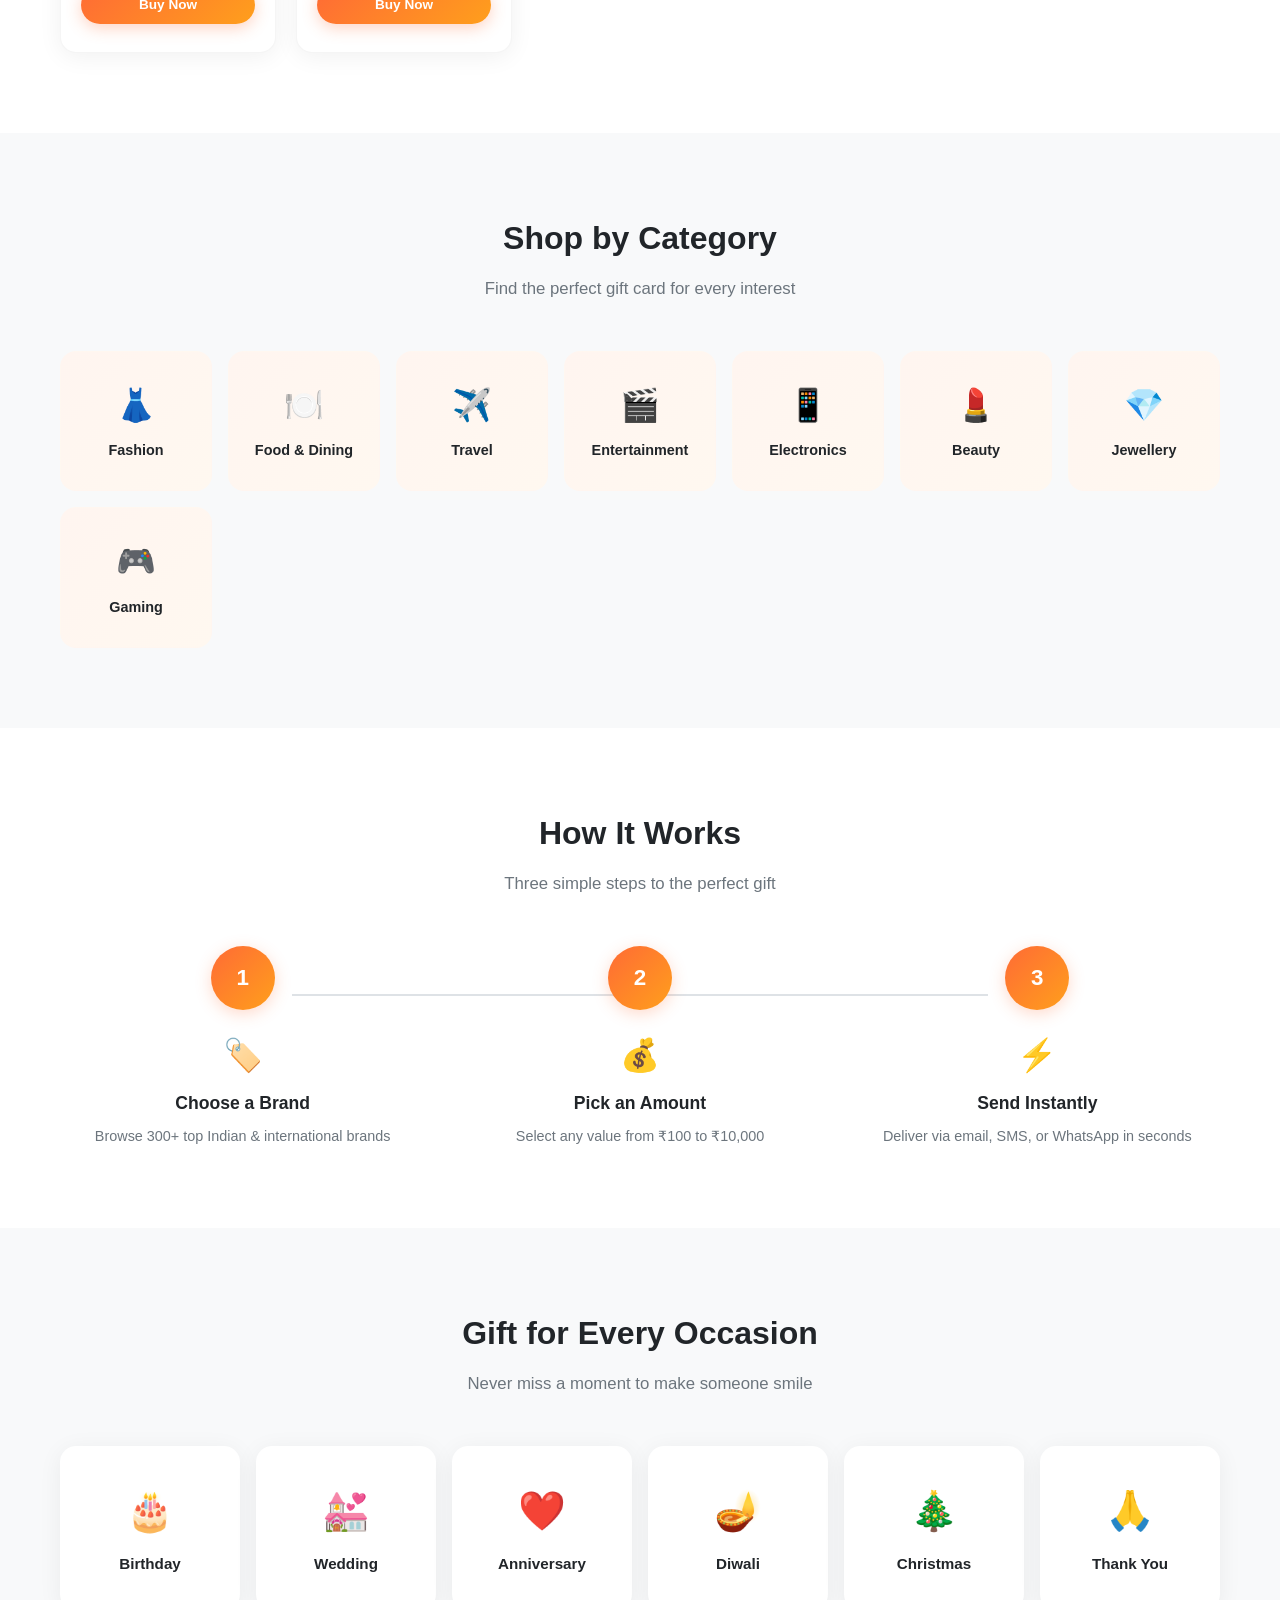
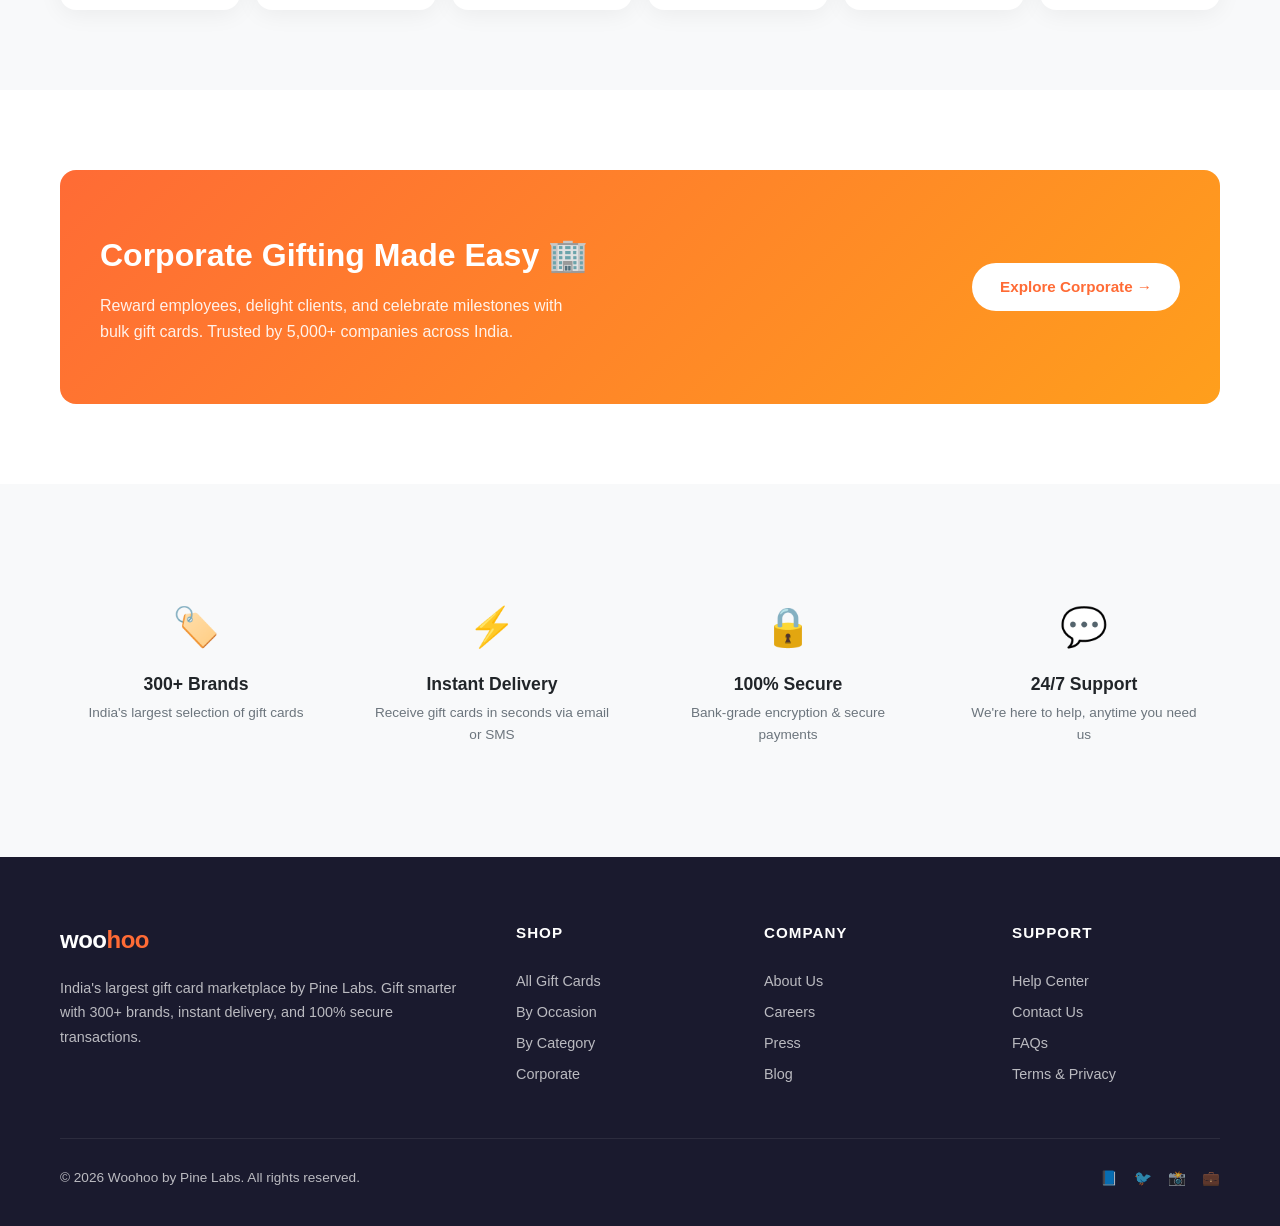
==== commit 73499ee0: "Replace emoji with official brand logos via Clearbit" ====
--- a/index.html
+++ b/index.html
@@ -67,84 +67,84 @@
     <p class="section-subtitle">India's most-loved brands, one click away</p>
     <div class="card-grid">
       <div class="card">
-        <span class="card-emoji">📦</span>
+        <img class="card-logo" src="https://logo.clearbit.com/amazon.in" alt="Amazon">
         <div class="card-name">Amazon</div>
         <div class="card-price">From ₹100</div>
         <div class="card-stars">⭐⭐⭐⭐⭐</div>
         <a href="gift-cards.html" class="btn btn-primary btn-sm">Buy Now</a>
       </div>
       <div class="card">
-        <span class="card-emoji">🛒</span>
+        <img class="card-logo" src="https://logo.clearbit.com/flipkart.com" alt="Flipkart">
         <div class="card-name">Flipkart</div>
         <div class="card-price">From ₹100</div>
         <div class="card-stars">⭐⭐⭐⭐⭐</div>
         <a href="gift-cards.html" class="btn btn-primary btn-sm">Buy Now</a>
       </div>
       <div class="card">
-        <span class="card-emoji">👗</span>
+        <img class="card-logo" src="https://logo.clearbit.com/myntra.com" alt="Myntra">
         <div class="card-name">Myntra</div>
         <div class="card-price">From ₹250</div>
         <div class="card-stars">⭐⭐⭐⭐</div>
         <a href="gift-cards.html" class="btn btn-primary btn-sm">Buy Now</a>
       </div>
       <div class="card">
-        <span class="card-emoji">🍕</span>
+        <img class="card-logo" src="https://logo.clearbit.com/swiggy.com" alt="Swiggy">
         <div class="card-name">Swiggy</div>
         <div class="card-price">From ₹100</div>
         <div class="card-stars">⭐⭐⭐⭐⭐</div>
         <a href="gift-cards.html" class="btn btn-primary btn-sm">Buy Now</a>
       </div>
       <div class="card">
-        <span class="card-emoji">🍔</span>
+        <img class="card-logo" src="https://logo.clearbit.com/zomato.com" alt="Zomato">
         <div class="card-name">Zomato</div>
         <div class="card-price">From ₹100</div>
         <div class="card-stars">⭐⭐⭐⭐</div>
         <a href="gift-cards.html" class="btn btn-primary btn-sm">Buy Now</a>
       </div>
       <div class="card">
-        <span class="card-emoji">🎬</span>
+        <img class="card-logo" src="https://logo.clearbit.com/netflix.com" alt="Netflix">
         <div class="card-name">Netflix</div>
         <div class="card-price">From ₹199</div>
         <div class="card-stars">⭐⭐⭐⭐⭐</div>
         <a href="gift-cards.html" class="btn btn-primary btn-sm">Buy Now</a>
       </div>
       <div class="card">
-        <span class="card-emoji">🎟️</span>
+        <img class="card-logo" src="https://logo.clearbit.com/bookmyshow.com" alt="BookMyShow">
         <div class="card-name">BookMyShow</div>
         <div class="card-price">From ₹100</div>
         <div class="card-stars">⭐⭐⭐⭐</div>
         <a href="gift-cards.html" class="btn btn-primary btn-sm">Buy Now</a>
       </div>
       <div class="card">
-        <span class="card-emoji">☕</span>
+        <img class="card-logo" src="https://logo.clearbit.com/starbucks.com" alt="Starbucks">
         <div class="card-name">Starbucks</div>
         <div class="card-price">From ₹250</div>
         <div class="card-stars">⭐⭐⭐⭐⭐</div>
         <a href="gift-cards.html" class="btn btn-primary btn-sm">Buy Now</a>
       </div>
       <div class="card">
-        <span class="card-emoji">💄</span>
+        <img class="card-logo" src="https://logo.clearbit.com/nykaa.com" alt="Nykaa">
         <div class="card-name">Nykaa</div>
         <div class="card-price">From ₹200</div>
         <div class="card-stars">⭐⭐⭐⭐</div>
         <a href="gift-cards.html" class="btn btn-primary btn-sm">Buy Now</a>
       </div>
       <div class="card">
-        <span class="card-emoji">💎</span>
+        <img class="card-logo" src="https://logo.clearbit.com/tanishq.co.in" alt="Tanishq">
         <div class="card-name">Tanishq</div>
         <div class="card-price">From ₹500</div>
         <div class="card-stars">⭐⭐⭐⭐⭐</div>
         <a href="gift-cards.html" class="btn btn-primary btn-sm">Buy Now</a>
       </div>
       <div class="card">
-        <span class="card-emoji">✈️</span>
+        <img class="card-logo" src="https://logo.clearbit.com/makemytrip.com" alt="MakeMyTrip">
         <div class="card-name">MakeMyTrip</div>
         <div class="card-price">From ₹500</div>
         <div class="card-stars">⭐⭐⭐⭐</div>
         <a href="gift-cards.html" class="btn btn-primary btn-sm">Buy Now</a>
       </div>
       <div class="card">
-        <span class="card-emoji">🚗</span>
+        <img class="card-logo" src="https://logo.clearbit.com/uber.com" alt="Uber">
         <div class="card-name">Uber</div>
         <div class="card-price">From ₹200</div>
         <div class="card-stars">⭐⭐⭐⭐</div>
--- a/style.css
+++ b/style.css
@@ -823,3 +823,22 @@
   .nav-search { display: none; }
   .nav-icons { gap: 10px; }
 }
+
+/* ═══ BRAND LOGOS ═══ */
+.card-logo {
+  width: 64px;
+  height: 64px;
+  object-fit: contain;
+  border-radius: 12px;
+  margin-bottom: 0.5rem;
+  background: #fff;
+  padding: 8px;
+}
+.card-logo-sm {
+  width: 40px;
+  height: 40px;
+  object-fit: contain;
+  border-radius: 8px;
+  background: #fff;
+  padding: 4px;
+}
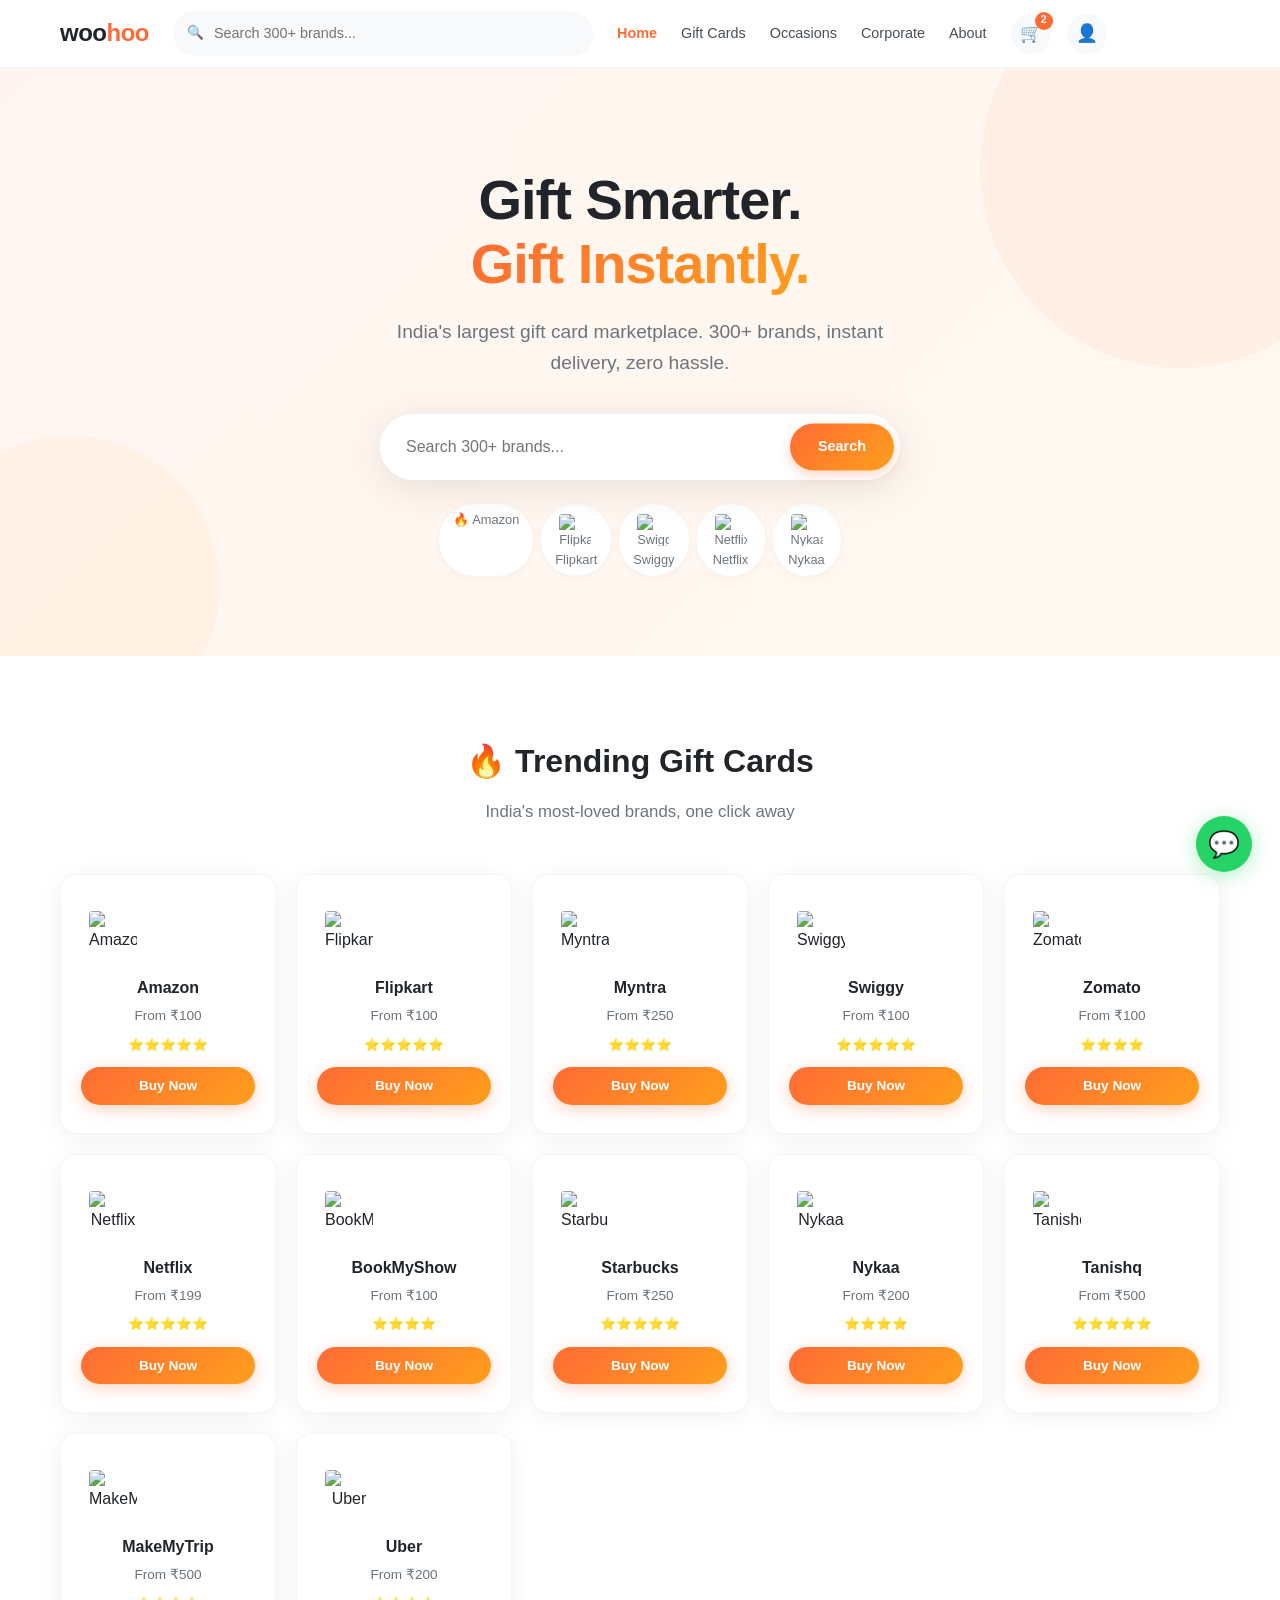
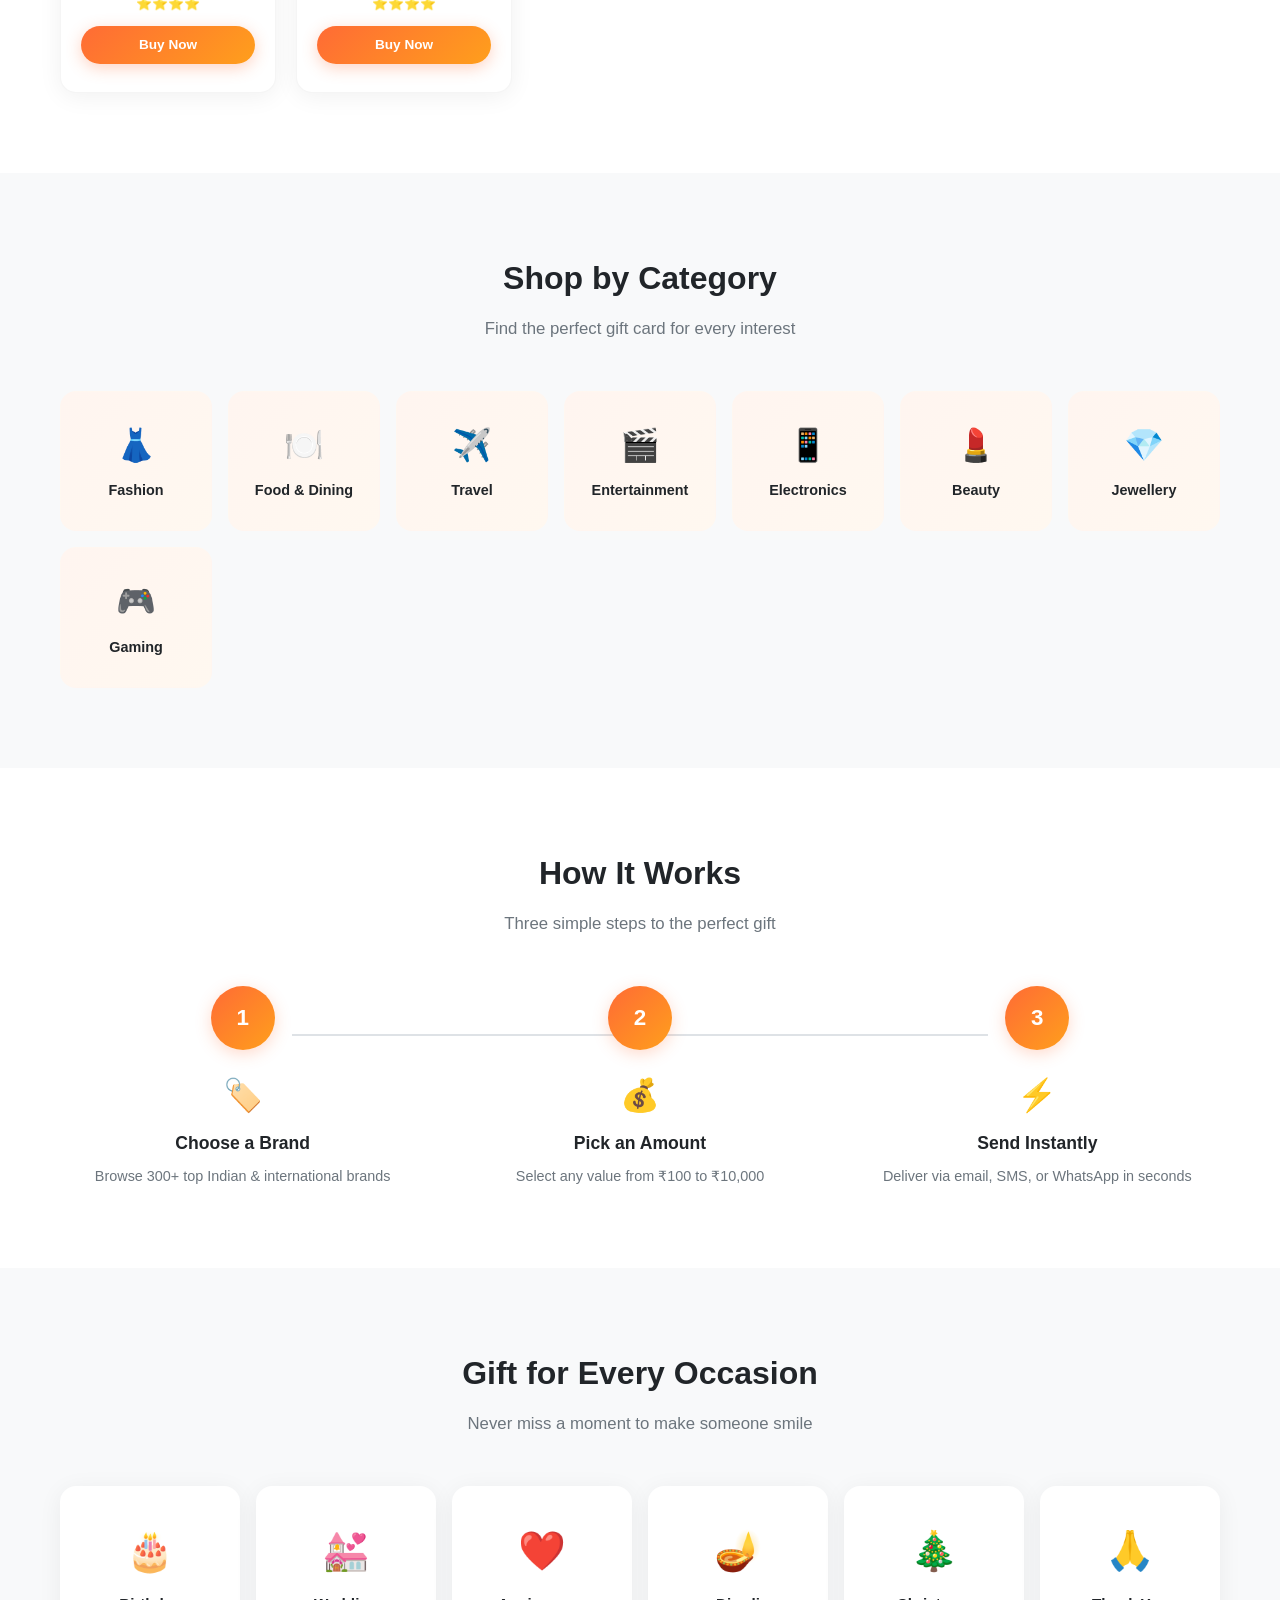
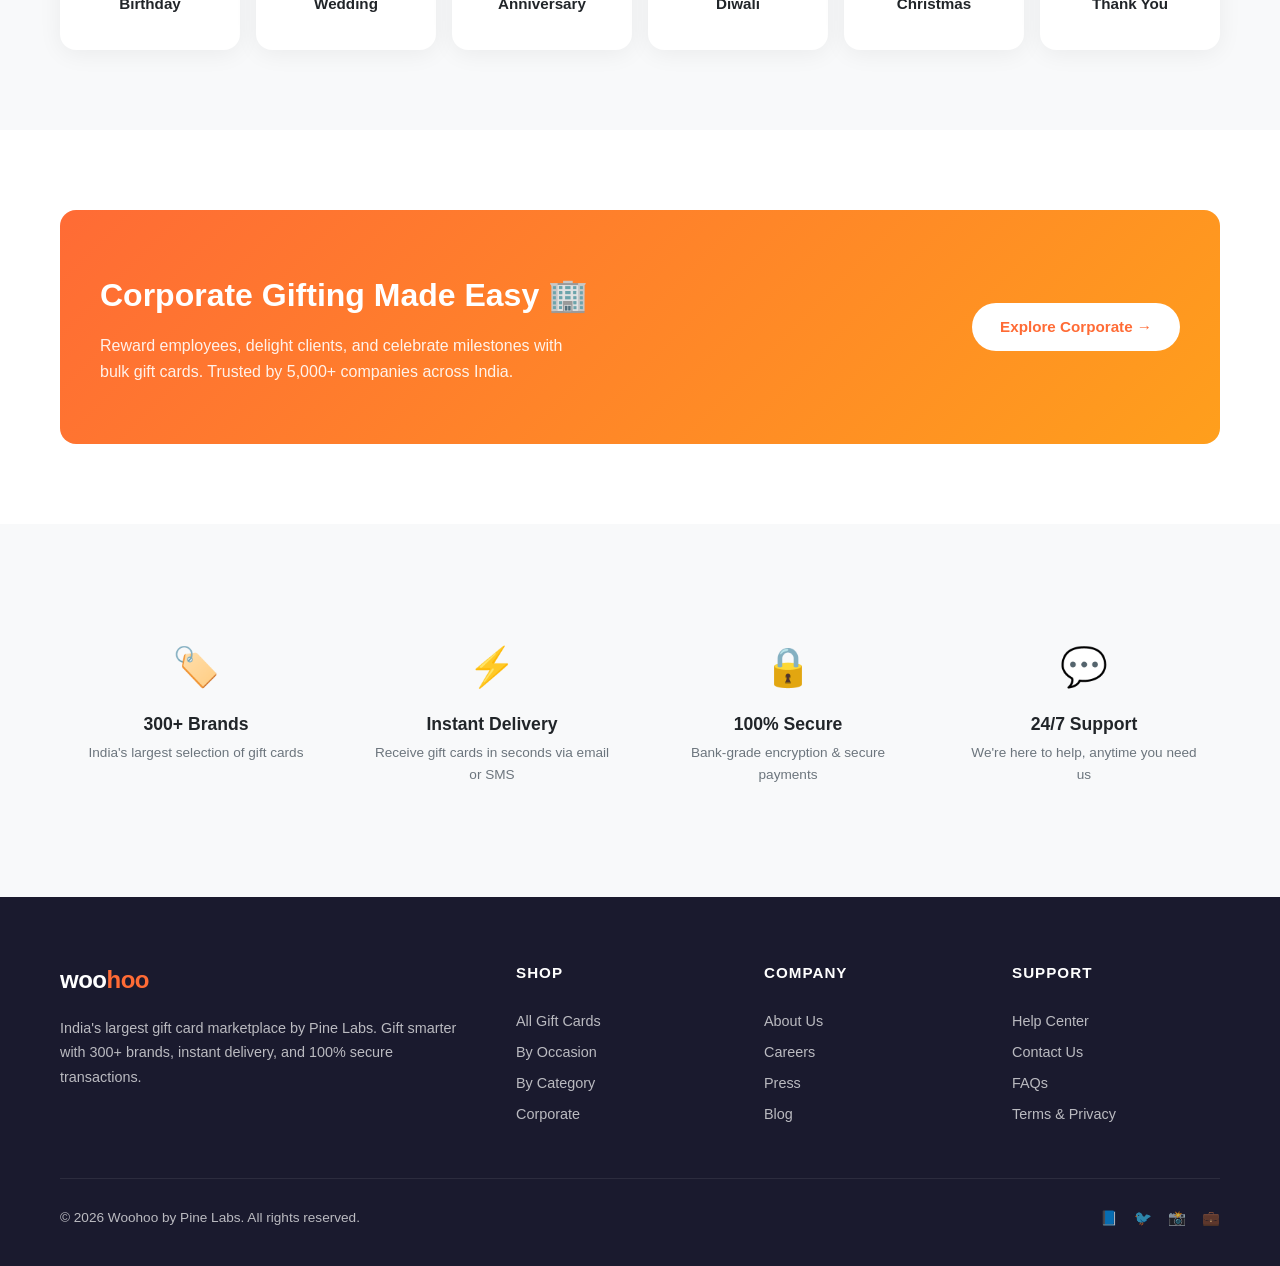
==== commit 238aa71c: "Fix search bar quick-links: replace emoji with official logos" ====
--- a/index.html
+++ b/index.html
@@ -52,10 +52,10 @@
     </div>
     <div class="hero-tags">
       <span>🔥 Amazon</span>
-      <span>🛍️ Flipkart</span>
-      <span>🍕 Swiggy</span>
-      <span>🎬 Netflix</span>
-      <span>💄 Nykaa</span>
+      <span><img class="card-logo-sm" src="https://www.google.com/s2/favicons?domain=flipkart.com&sz=128" alt="Flipkart"> Flipkart</span>
+      <span><img class="card-logo-sm" src="https://www.google.com/s2/favicons?domain=swiggy.com&sz=128" alt="Swiggy"> Swiggy</span>
+      <span><img class="card-logo-sm" src="https://www.google.com/s2/favicons?domain=netflix.com&sz=128" alt="Netflix"> Netflix</span>
+      <span><img class="card-logo-sm" src="https://www.google.com/s2/favicons?domain=nykaa.com&sz=128" alt="Nykaa"> Nykaa</span>
     </div>
   </div>
 </section>
@@ -67,84 +67,84 @@
     <p class="section-subtitle">India's most-loved brands, one click away</p>
     <div class="card-grid">
       <div class="card">
-        <img class="card-logo" src="https://logo.clearbit.com/amazon.in" alt="Amazon">
+        <img class="card-logo" src="https://www.google.com/s2/favicons?domain=amazon.in&sz=128" alt="Amazon">
         <div class="card-name">Amazon</div>
         <div class="card-price">From ₹100</div>
         <div class="card-stars">⭐⭐⭐⭐⭐</div>
         <a href="gift-cards.html" class="btn btn-primary btn-sm">Buy Now</a>
       </div>
       <div class="card">
-        <img class="card-logo" src="https://logo.clearbit.com/flipkart.com" alt="Flipkart">
+        <img class="card-logo" src="https://www.google.com/s2/favicons?domain=flipkart.com&sz=128" alt="Flipkart">
         <div class="card-name">Flipkart</div>
         <div class="card-price">From ₹100</div>
         <div class="card-stars">⭐⭐⭐⭐⭐</div>
         <a href="gift-cards.html" class="btn btn-primary btn-sm">Buy Now</a>
       </div>
       <div class="card">
-        <img class="card-logo" src="https://logo.clearbit.com/myntra.com" alt="Myntra">
+        <img class="card-logo" src="https://www.google.com/s2/favicons?domain=myntra.com&sz=128" alt="Myntra">
         <div class="card-name">Myntra</div>
         <div class="card-price">From ₹250</div>
         <div class="card-stars">⭐⭐⭐⭐</div>
         <a href="gift-cards.html" class="btn btn-primary btn-sm">Buy Now</a>
       </div>
       <div class="card">
-        <img class="card-logo" src="https://logo.clearbit.com/swiggy.com" alt="Swiggy">
+        <img class="card-logo" src="https://www.google.com/s2/favicons?domain=swiggy.com&sz=128" alt="Swiggy">
         <div class="card-name">Swiggy</div>
         <div class="card-price">From ₹100</div>
         <div class="card-stars">⭐⭐⭐⭐⭐</div>
         <a href="gift-cards.html" class="btn btn-primary btn-sm">Buy Now</a>
       </div>
       <div class="card">
-        <img class="card-logo" src="https://logo.clearbit.com/zomato.com" alt="Zomato">
+        <img class="card-logo" src="https://www.google.com/s2/favicons?domain=zomato.com&sz=128" alt="Zomato">
         <div class="card-name">Zomato</div>
         <div class="card-price">From ₹100</div>
         <div class="card-stars">⭐⭐⭐⭐</div>
         <a href="gift-cards.html" class="btn btn-primary btn-sm">Buy Now</a>
       </div>
       <div class="card">
-        <img class="card-logo" src="https://logo.clearbit.com/netflix.com" alt="Netflix">
+        <img class="card-logo" src="https://www.google.com/s2/favicons?domain=netflix.com&sz=128" alt="Netflix">
         <div class="card-name">Netflix</div>
         <div class="card-price">From ₹199</div>
         <div class="card-stars">⭐⭐⭐⭐⭐</div>
         <a href="gift-cards.html" class="btn btn-primary btn-sm">Buy Now</a>
       </div>
       <div class="card">
-        <img class="card-logo" src="https://logo.clearbit.com/bookmyshow.com" alt="BookMyShow">
+        <img class="card-logo" src="https://www.google.com/s2/favicons?domain=bookmyshow.com&sz=128" alt="BookMyShow">
         <div class="card-name">BookMyShow</div>
         <div class="card-price">From ₹100</div>
         <div class="card-stars">⭐⭐⭐⭐</div>
         <a href="gift-cards.html" class="btn btn-primary btn-sm">Buy Now</a>
       </div>
       <div class="card">
-        <img class="card-logo" src="https://logo.clearbit.com/starbucks.com" alt="Starbucks">
+        <img class="card-logo" src="https://www.google.com/s2/favicons?domain=starbucks.com&sz=128" alt="Starbucks">
         <div class="card-name">Starbucks</div>
         <div class="card-price">From ₹250</div>
         <div class="card-stars">⭐⭐⭐⭐⭐</div>
         <a href="gift-cards.html" class="btn btn-primary btn-sm">Buy Now</a>
       </div>
       <div class="card">
-        <img class="card-logo" src="https://logo.clearbit.com/nykaa.com" alt="Nykaa">
+        <img class="card-logo" src="https://www.google.com/s2/favicons?domain=nykaa.com&sz=128" alt="Nykaa">
         <div class="card-name">Nykaa</div>
         <div class="card-price">From ₹200</div>
         <div class="card-stars">⭐⭐⭐⭐</div>
         <a href="gift-cards.html" class="btn btn-primary btn-sm">Buy Now</a>
       </div>
       <div class="card">
-        <img class="card-logo" src="https://logo.clearbit.com/tanishq.co.in" alt="Tanishq">
+        <img class="card-logo" src="https://www.google.com/s2/favicons?domain=tanishq.co.in&sz=128" alt="Tanishq">
         <div class="card-name">Tanishq</div>
         <div class="card-price">From ₹500</div>
         <div class="card-stars">⭐⭐⭐⭐⭐</div>
         <a href="gift-cards.html" class="btn btn-primary btn-sm">Buy Now</a>
       </div>
       <div class="card">
-        <img class="card-logo" src="https://logo.clearbit.com/makemytrip.com" alt="MakeMyTrip">
+        <img class="card-logo" src="https://www.google.com/s2/favicons?domain=makemytrip.com&sz=128" alt="MakeMyTrip">
         <div class="card-name">MakeMyTrip</div>
         <div class="card-price">From ₹500</div>
         <div class="card-stars">⭐⭐⭐⭐</div>
         <a href="gift-cards.html" class="btn btn-primary btn-sm">Buy Now</a>
       </div>
       <div class="card">
-        <img class="card-logo" src="https://logo.clearbit.com/uber.com" alt="Uber">
+        <img class="card-logo" src="https://www.google.com/s2/favicons?domain=uber.com&sz=128" alt="Uber">
         <div class="card-name">Uber</div>
         <div class="card-price">From ₹200</div>
         <div class="card-stars">⭐⭐⭐⭐</div>
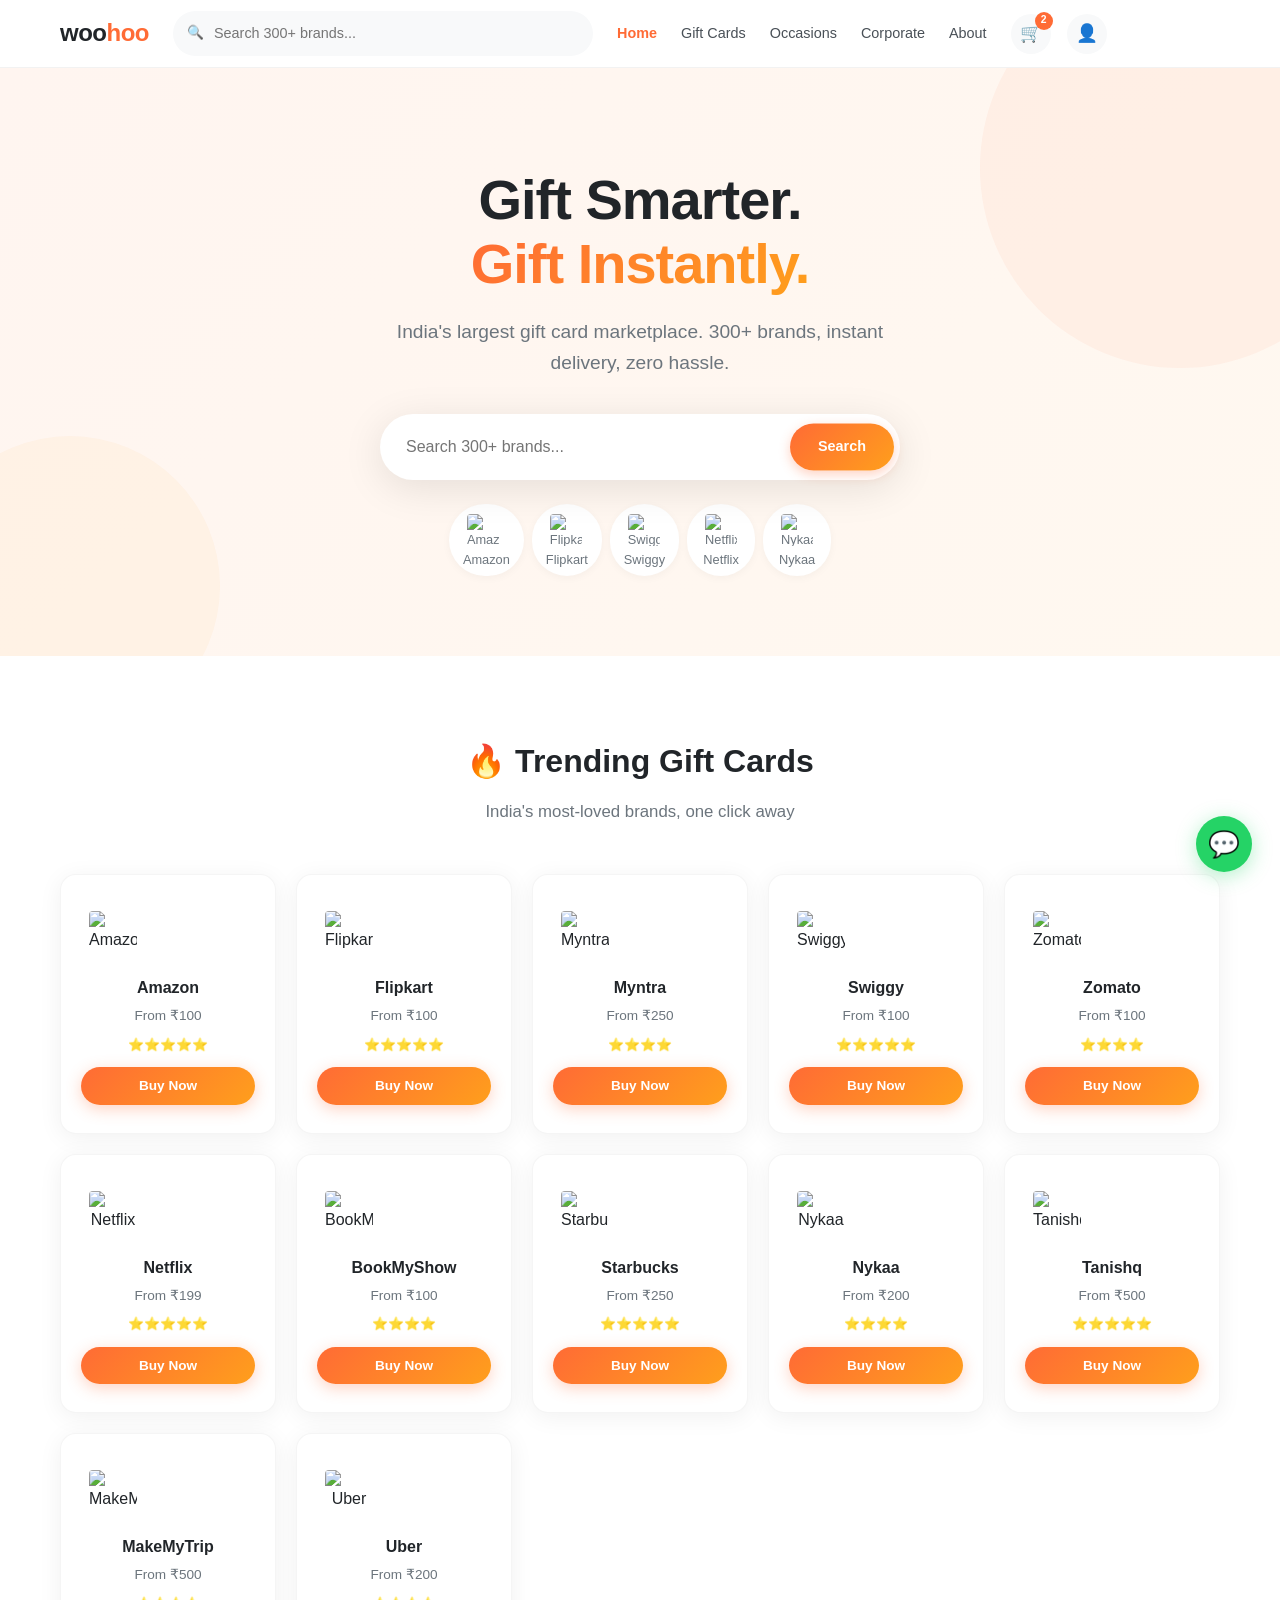
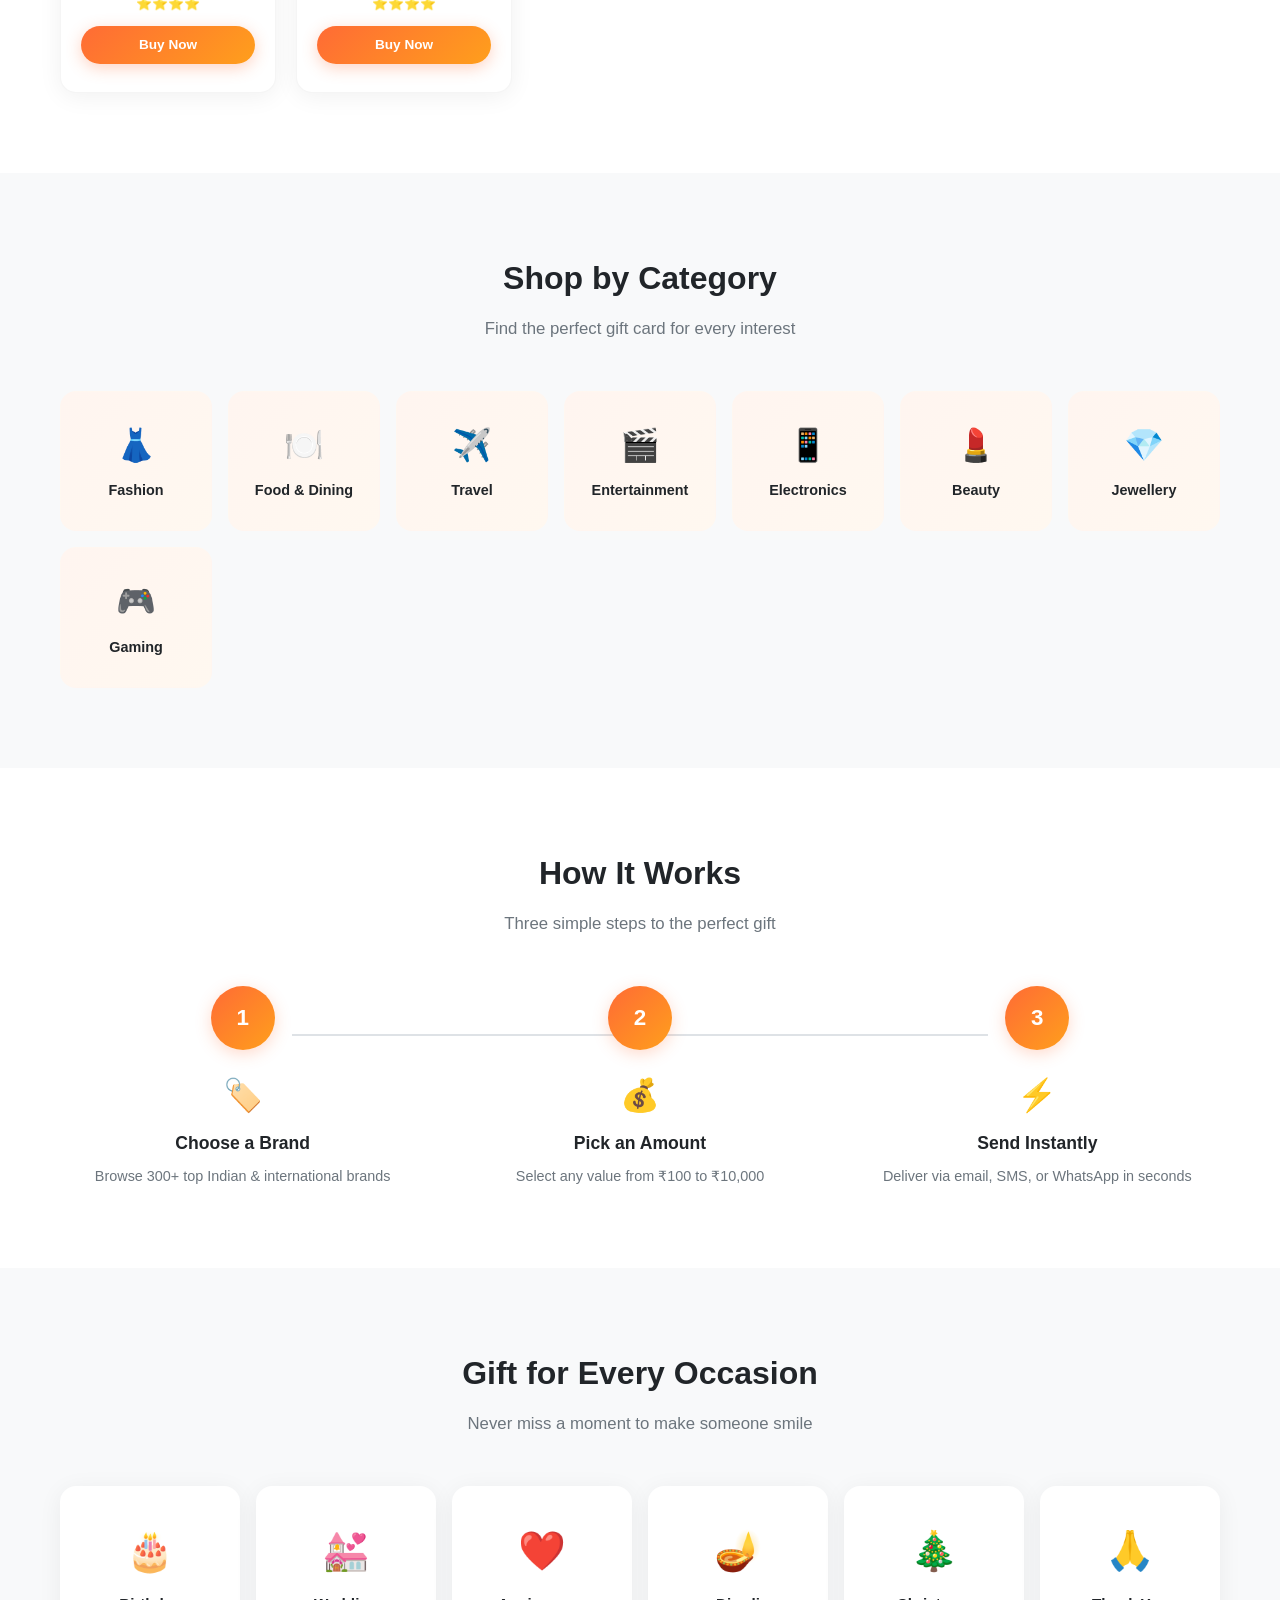
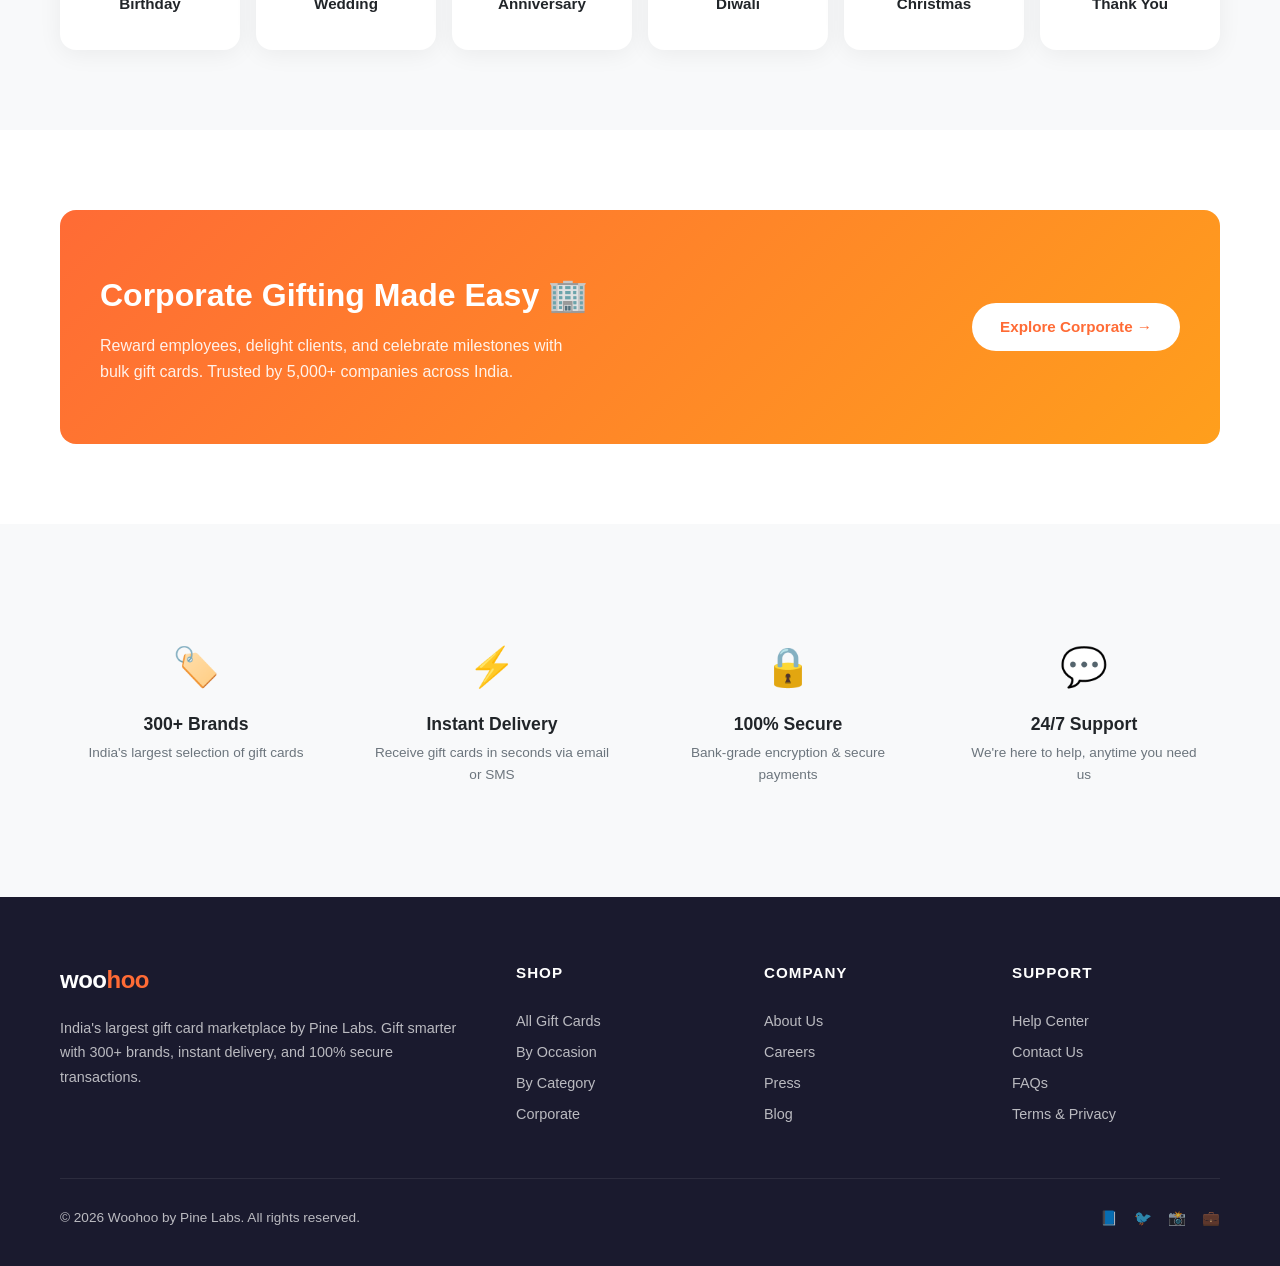
==== commit 81a27590: "Fix Amazon quick-link logo" ====
--- a/index.html
+++ b/index.html
@@ -51,7 +51,7 @@
       <button>Search</button>
     </div>
     <div class="hero-tags">
-      <span>🔥 Amazon</span>
+      <span><img class="card-logo-sm" src="https://www.google.com/s2/favicons?domain=amazon.in&sz=128" alt="Amazon"> Amazon</span>
       <span><img class="card-logo-sm" src="https://www.google.com/s2/favicons?domain=flipkart.com&sz=128" alt="Flipkart"> Flipkart</span>
       <span><img class="card-logo-sm" src="https://www.google.com/s2/favicons?domain=swiggy.com&sz=128" alt="Swiggy"> Swiggy</span>
       <span><img class="card-logo-sm" src="https://www.google.com/s2/favicons?domain=netflix.com&sz=128" alt="Netflix"> Netflix</span>
